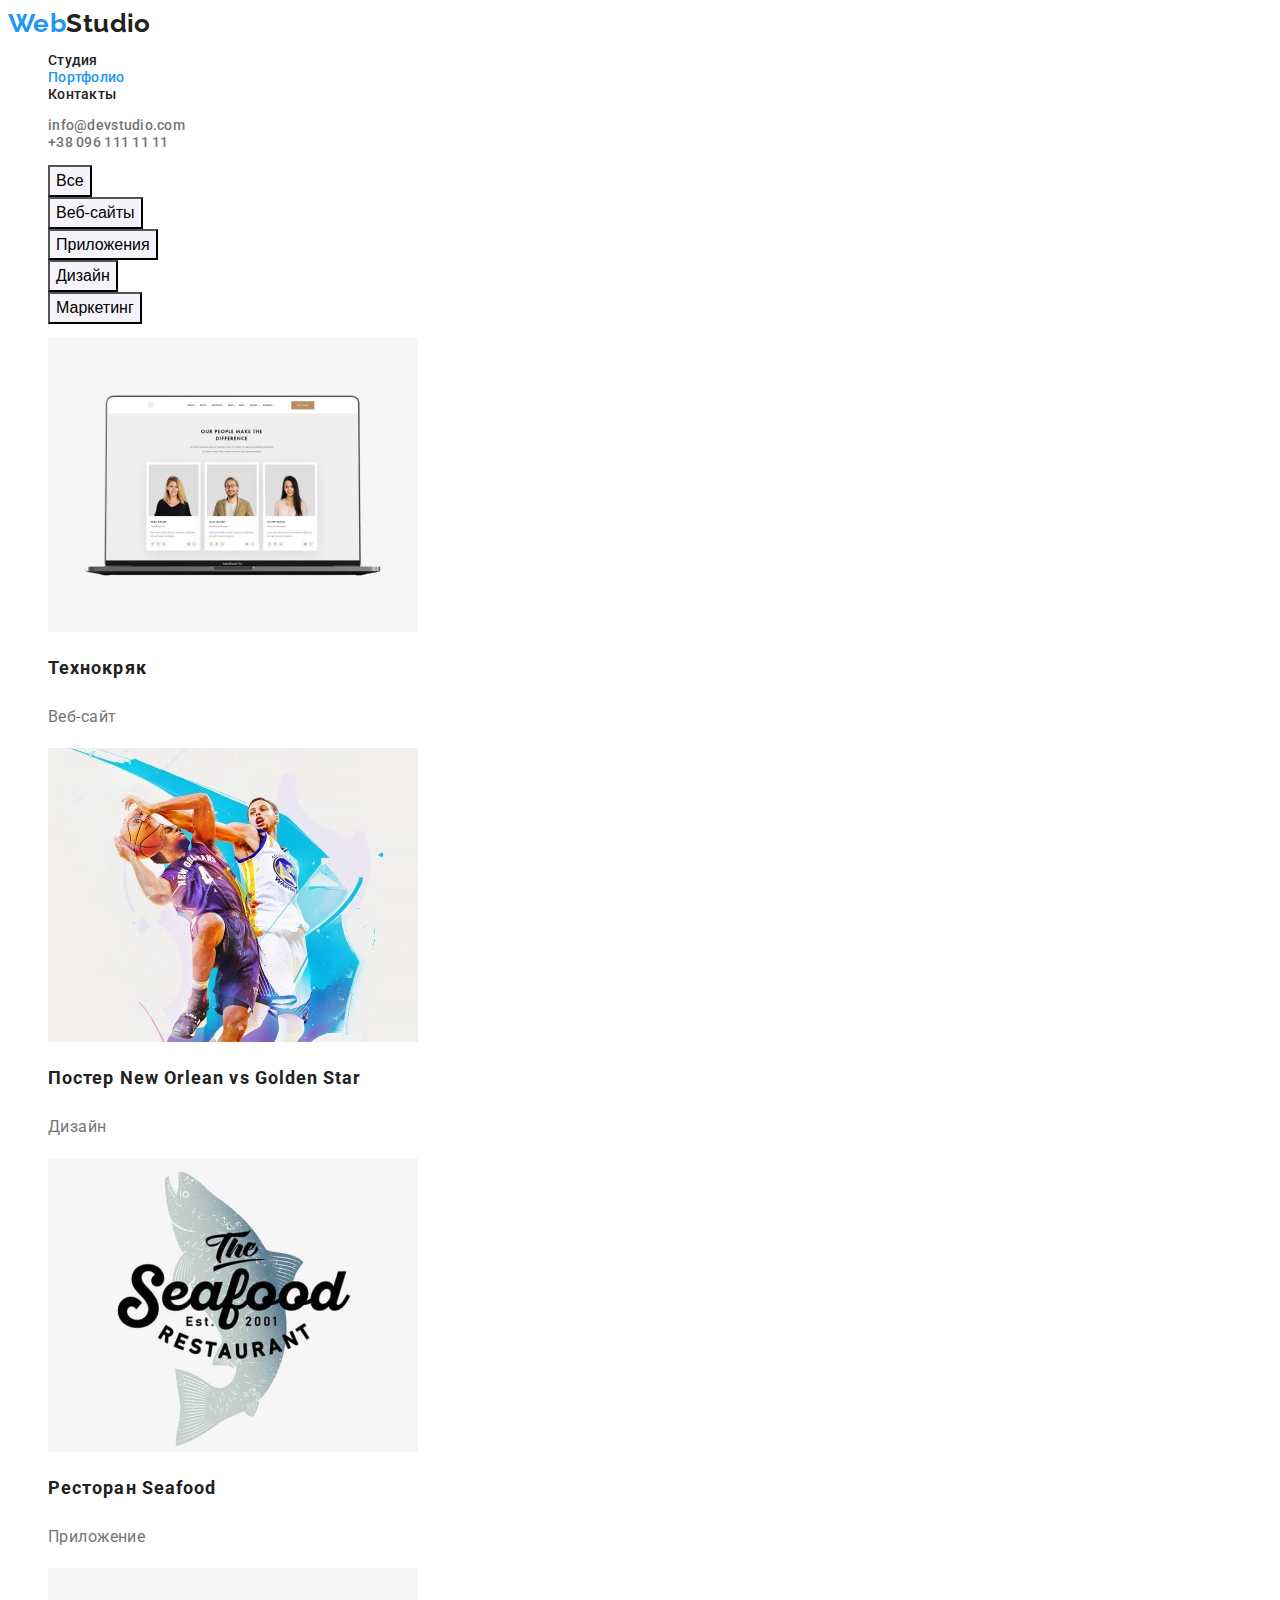
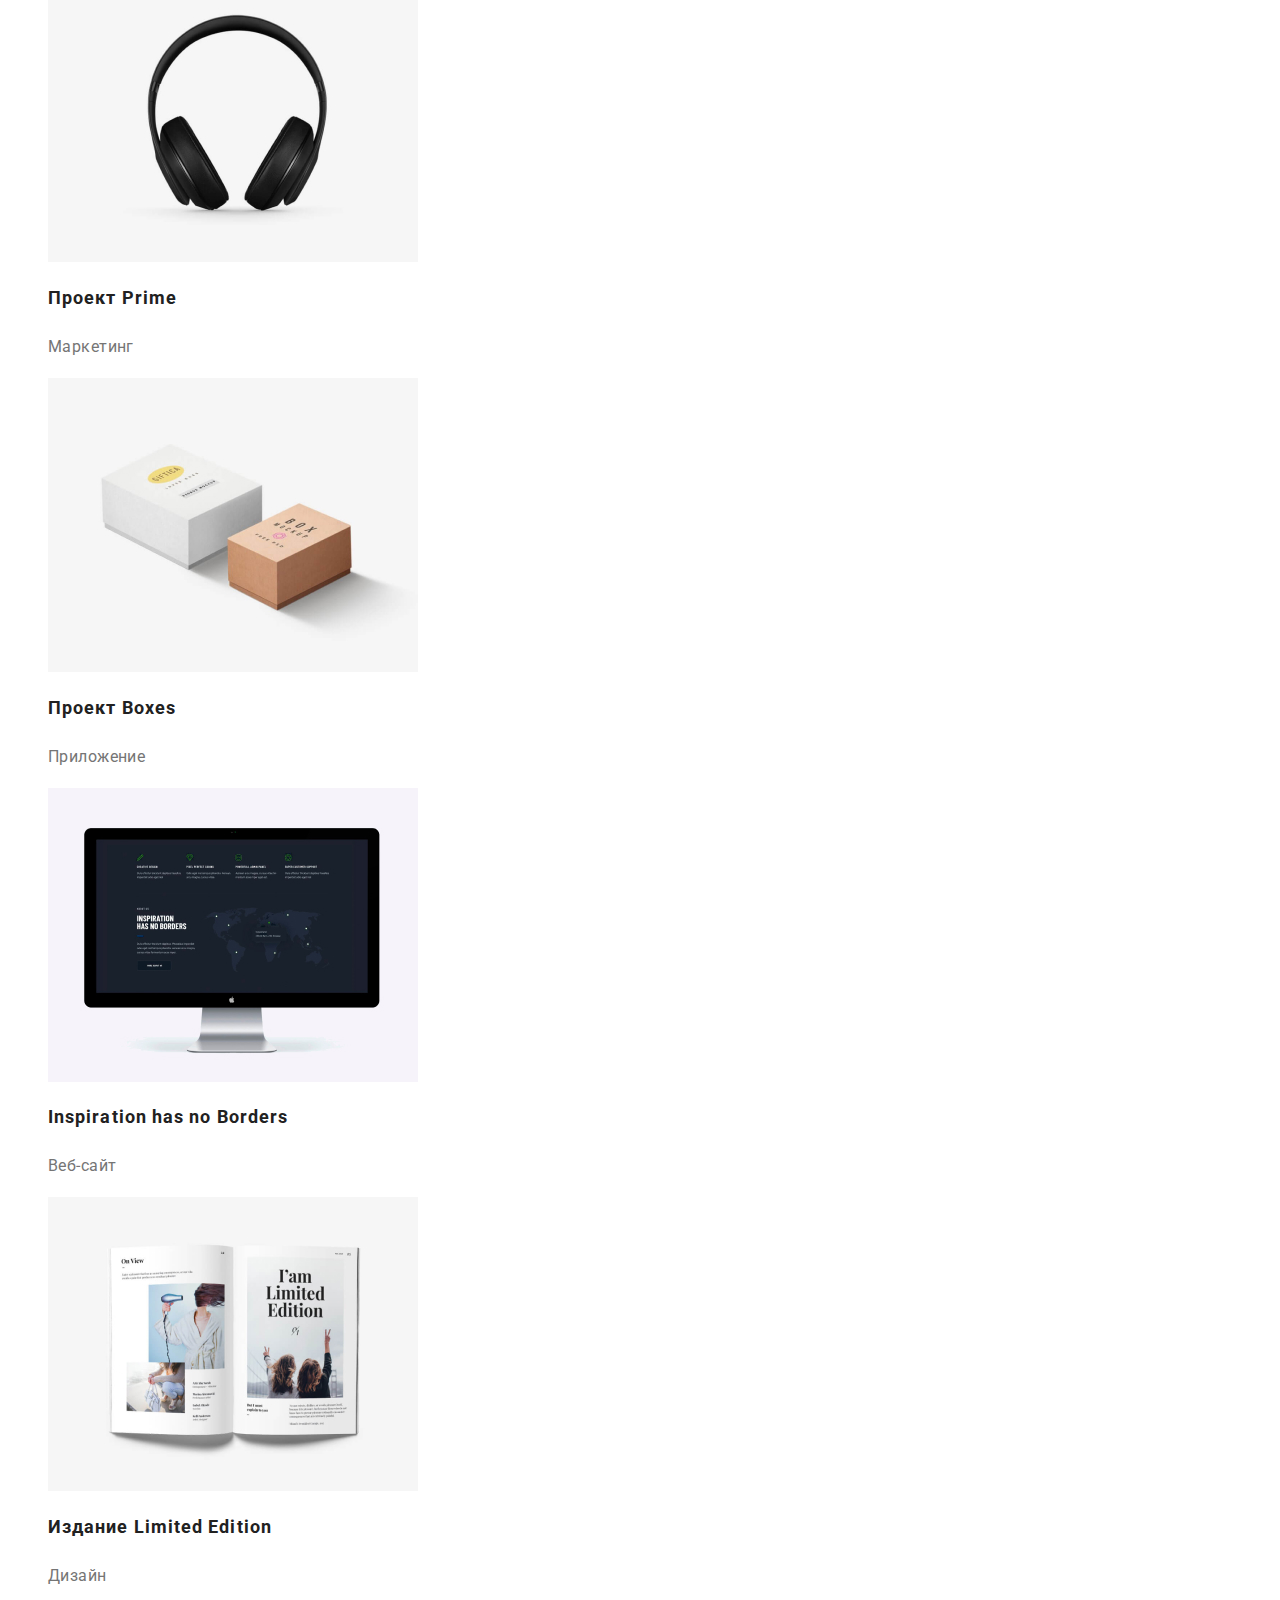
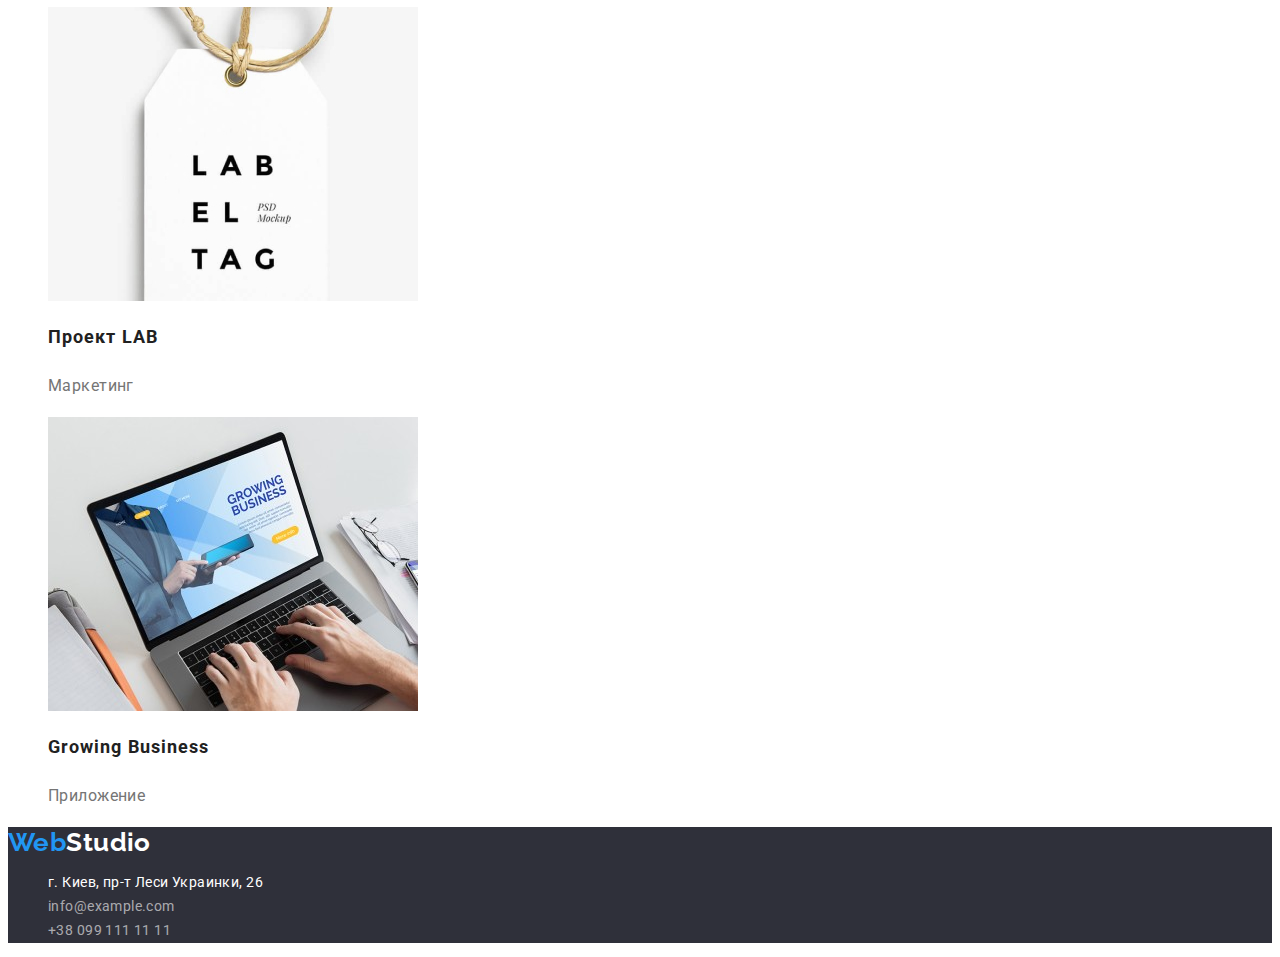
==== portfolio.html @ 8065c514 "add start files" ====
<!DOCTYPE html>
<html lang="ru">
  <head>
    <meta charset="UTF-8" />
    <meta http-equiv="X-UA-Compatible" content="IE=edge" />
    <meta name="viewport" content="width=device-width, initial-scale=1.0" />
    <title>WebStudio</title>
    <link rel="preconnect" href="https://fonts.gstatic.com" />
    <link
      href="https://fonts.googleapis.com/css2?family=Raleway:wght@700&family=Roboto:wght@400;500;700;900&display=swap"
      rel="stylesheet"
    />
    <link rel="stylesheet" href="./css/styles.css" />
  </head>
  <body>
    <header>
      <nav>
        <!-- logo -->
        <a class="logo" href="./index.html" lang="en"><span>Web</span>Studio</a>
        <ul class="header-nav">
          <li><a class="link" href="./index.html">Студия</a></li>
          <li><a class="link current" href="./portfolio.html">Портфолио</a></li>
          <li><a class="link" href="">Контакты</a></li>
        </ul>
      </nav>
      <!-- contacts -->
      <ul class="header-contacts">
        <li>
          <a class="link" href="mailto:info@devstudio.com">info@devstudio.com</a>
        </li>
        <li>
          <a class="link" href="tel:+380961111111">+38 096 111 11 11</a>
        </li>
      </ul>
    </header>

    <!-- main content -->
    <main>
      <!-- our works -->
      <section class="portfolio">
        <h1 class="visually-hidden">Наши работы</h1>

        <ul class="filter">
          <!-- сейчас фильтр кнопками, а будут радиобаттоны -->
          <li>
            <button class="filter-button" type="button">Все</button>
          </li>
          <li>
            <button class="filter-button" type="button">Веб-сайты</button>
          </li>
          <li>
            <button class="filter-button" type="button">Приложения</button>
          </li>
          <li>
            <button class="filter-button" type="button">Дизайн</button>
          </li>
          <li>
            <button class="filter-button" type="button">Маркетинг</button>
          </li>
        </ul>

        <ul class="gallery">
          <li>
            <a class="card" href="">
              <img
                class="card-image"
                src="./images/portfolio/portfolio-1.jpg"
                alt="фото веб-сайта Технокряк"
                width="370"
              />
              <h2 class="card-name">Технокряк</h2>
              <p class="card-text">Веб-сайт</p>
            </a>
          </li>
          <li>
            <a class="card" href="">
              <img
                class="card-image"
                src="./images/portfolio/portfolio-2.jpg"
                alt="фото постера"
                width="370"
              />
              <h2 class="card-name">
                Постер <span lang="en">New Orlean vs Golden Star</span>
              </h2>
              <p class="card-text">Дизайн</p>
            </a>
          </li>
          <li>
            <a class="card" href="">
              <img
                class="card-image"
                src="./images/portfolio/portfolio-3.jpg"
                alt="фото логотипа ресторана"
                width="370"
              />
              <h2 class="card-name">Ресторан <span lang="en">Seafood</span></h2>
              <p class="card-text">Приложение</p>
            </a>
          </li>
          <li>
            <a class="card" href="">
              <img
                class="card-image"
                src="./images/portfolio/portfolio-4.jpg"
                alt="фото с наушниками"
                width="370"
              />
              <h2 class="card-name">Проект <span lang="en">Prime</span></h2>
              <p class="card-text">Маркетинг</p>
            </a>
          </li>
          <li>
            <a class="card" href="">
              <img
                class="card-image"
                src="./images/portfolio/portfolio-5.jpg"
                alt="фото с коробочками"
                width="370"
              />
              <h2 class="card-name">Проект <span lang="en">Boxes</span></h2>
              <p class="card-text">Приложение</p>
            </a>
          </li>
          <li>
            <a class="card" href="">
              <img
                class="card-image"
                src="./images/portfolio/portfolio-6.jpg"
                alt="фото веб-сайта"
                width="370"
              />
              <h2 class="card-name">
                <span lang="en">Inspiration has no Borders</span>
              </h2>
              <p class="card-text">Веб-сайт</p>
            </a>
          </li>
          <li>
            <a class="card" href="">
              <img
                class="card-image"
                src="./images/portfolio/portfolio-7.jpg"
                alt="фото развёрнутой книги"
                width="370"
              />
              <h2 class="card-name">
                Издание <span lang="en">Limited Edition</span>
              </h2>
              <p class="card-text">Дизайн</p>
            </a>
          </li>
          <li>
            <a class="card" href="">
              <img
                class="card-image"
                src="./images/portfolio/portfolio-8.jpg"
                alt="фото бирки"
                width="370"
              />
              <h2 class="card-name">Проект LAB</h2>
              <p class="card-text">Маркетинг</p>
            </a>
          </li>
          <li>
            <a class="card" href="">
              <img
                class="card-image"
                src="./images/portfolio/portfolio-9.jpg"
                alt="фото приложения"
                width="370"
              />
              <h2 class="card-name"><span lang="en">Growing Business</span></h2>
              <p class="card-text">Приложение</p>
            </a>
          </li>
        </ul>
      </section>
    </main>

    <footer>
      <!-- logo -->
      <a class="logo" href="./index.html" lang="en"><span>Web</span>Studio</a>
      <!-- our contacts -->
      <address>
        <ul class="contacts-list">
          <li>
            <a
              class="link contact-map"
              href="https://goo.gl/maps/neQX7SjU9CnfQopdA"
              target="_blank"
              rel="noreferrer noopener"
            >
              г. Киев, пр-т Леси Украинки, 26
            </a>
          </li>
          <li>
            <a class="link contact-email" href="mailto:info@example.com"
              >info@example.com
            </a>
          </li>
          <li>
            <a class="link contact-phone" href="tel:+380991111111"
              >+38 099 111 11 11
            </a>
          </li>
        </ul>
      </address>
    </footer>
  </body>
</html>
---- css/styles.css ----
:root {
  --main-color: #212121;
  --second-color: #757575;
  --accent-color: #2196f3;
  --white-color: #fff;
  --bg-dark: #2f303a;
  --btn-hover: #188ce8;
}

/*========== common =========== */
body {
  font-family: Roboto, sans-serif;
  font-size: 14px;
  color: var(--main-color);
  letter-spacing: 0.03em;

  background-color: var(--white-color);
}

ul {
  list-style: none;
}

a {
  text-decoration: none;
}

.section-title {
  font-size: 36px;
  font-weight: 700;
  line-height: 1.67;
  text-align: center;
}

/* =========== Logo =============== */
.logo {
  font-family: 'Raleway', sans-serif;
  font-weight: 700;
  font-size: 26px;
  color: var(--main-color);
}

.logo span {
  color: var(--accent-color);
}

/* ============== header ============= */
.header-nav .link {
  font-size: 14px;
  font-weight: 500;
  line-height: 1.14;
  letter-spacing: 0.02em;
  color: var(--main-color);
}

.header-nav .current {
  color: var(--accent-color);
}

.header-contacts .link {
  font-size: 14px;
  font-weight: 500;
  line-height: 1.14;
  letter-spacing: 0.02em;
  color: var(--second-color);
}

.header-nav .link:focus,
.header-nav .link:hover,
.header-contacts .link:focus,
.header-contacts .link:hover {
  color: var(--accent-color);
}

/* ============ hero ================ */
.hero {
  background-color: var(--bg-dark);
}

.hero-title {
  font-size: 44px;
  font-weight: 900;
  line-height: 1.36;
  text-align: center;
  text-transform: uppercase;
  color: var(--white-color);
}

.hero .btn {
  font-size: 16px;
  font-weight: 700;
  line-height: 1.87;
  letter-spacing: 0.06em;
  color: var(--white-color);

  background-color: var(--accent-color);
  cursor: pointer;
}

.hero .btn:hover {
  background-color: var(--btn-hover);
}

/* ============ features =============== */
.visually-hidden:not(:focus):not(:active) {
  position: absolute;
  width: 1px;
  height: 1px;
  margin: -1px;
  border: 0;
  padding: 0;

  white-space: nowrap;
  clip-path: inset(100%);
  clip: rect(0 0 0 0);
  overflow: hidden;
}

.feature-title {
  font-size: 14px;
  font-weight: 700;
  line-height: 1.14;
  text-transform: uppercase;
}

.feature-text {
  line-height: 1.71;
  color: var(--second-color);
}

/* ============= our team =============== */
.members {
  background-color: #f5f4fa;
}

.members .member-name {
  font-size: 16px;
  font-weight: 500;
  line-height: 1.19;
  text-align: center;
}

.members .member-function {
  font-size: 16px;
  color: var(--second-color);
  line-height: 1.19;

  text-align: center;
}

/* ============ footer ================ */
footer {
  background-color: var(--bg-dark);
}

footer .logo {
  color: var(--white-color);
}

address {
  font-style: normal;
}

.contact-map {
  color: rgba(255, 255, 255, 1);
  line-height: 1.71;
}

.contact-email,
.contact-phone {
  color: rgba(255, 255, 255, 0.6);
  line-height: 1.71;
}

.contacts-list .link:focus,
.contacts-list .link:hover {
  color: var(--accent-color);
}

/* =============== portfolio ================== */
.portfolio .filter-button {
  font-weight: 500;
  font-size: 16px;
  line-height: 1.62;

  background-color: #f5f4fa;
  cursor: pointer;
}

.portfolio .filter-button:focus,
.portfolio .filter-button:hover {
  color: var(--white-color);
  background-color: var(--accent-color);
}

.card .card-name {
  font-weight: 700;
  font-size: 18px;
  line-height: 2;
  letter-spacing: 0.06em;
  color: var(--main-color);
}

.card .card-text {
  font-size: 16px;
  line-height: 1.87;
  color: var(--second-color);
}
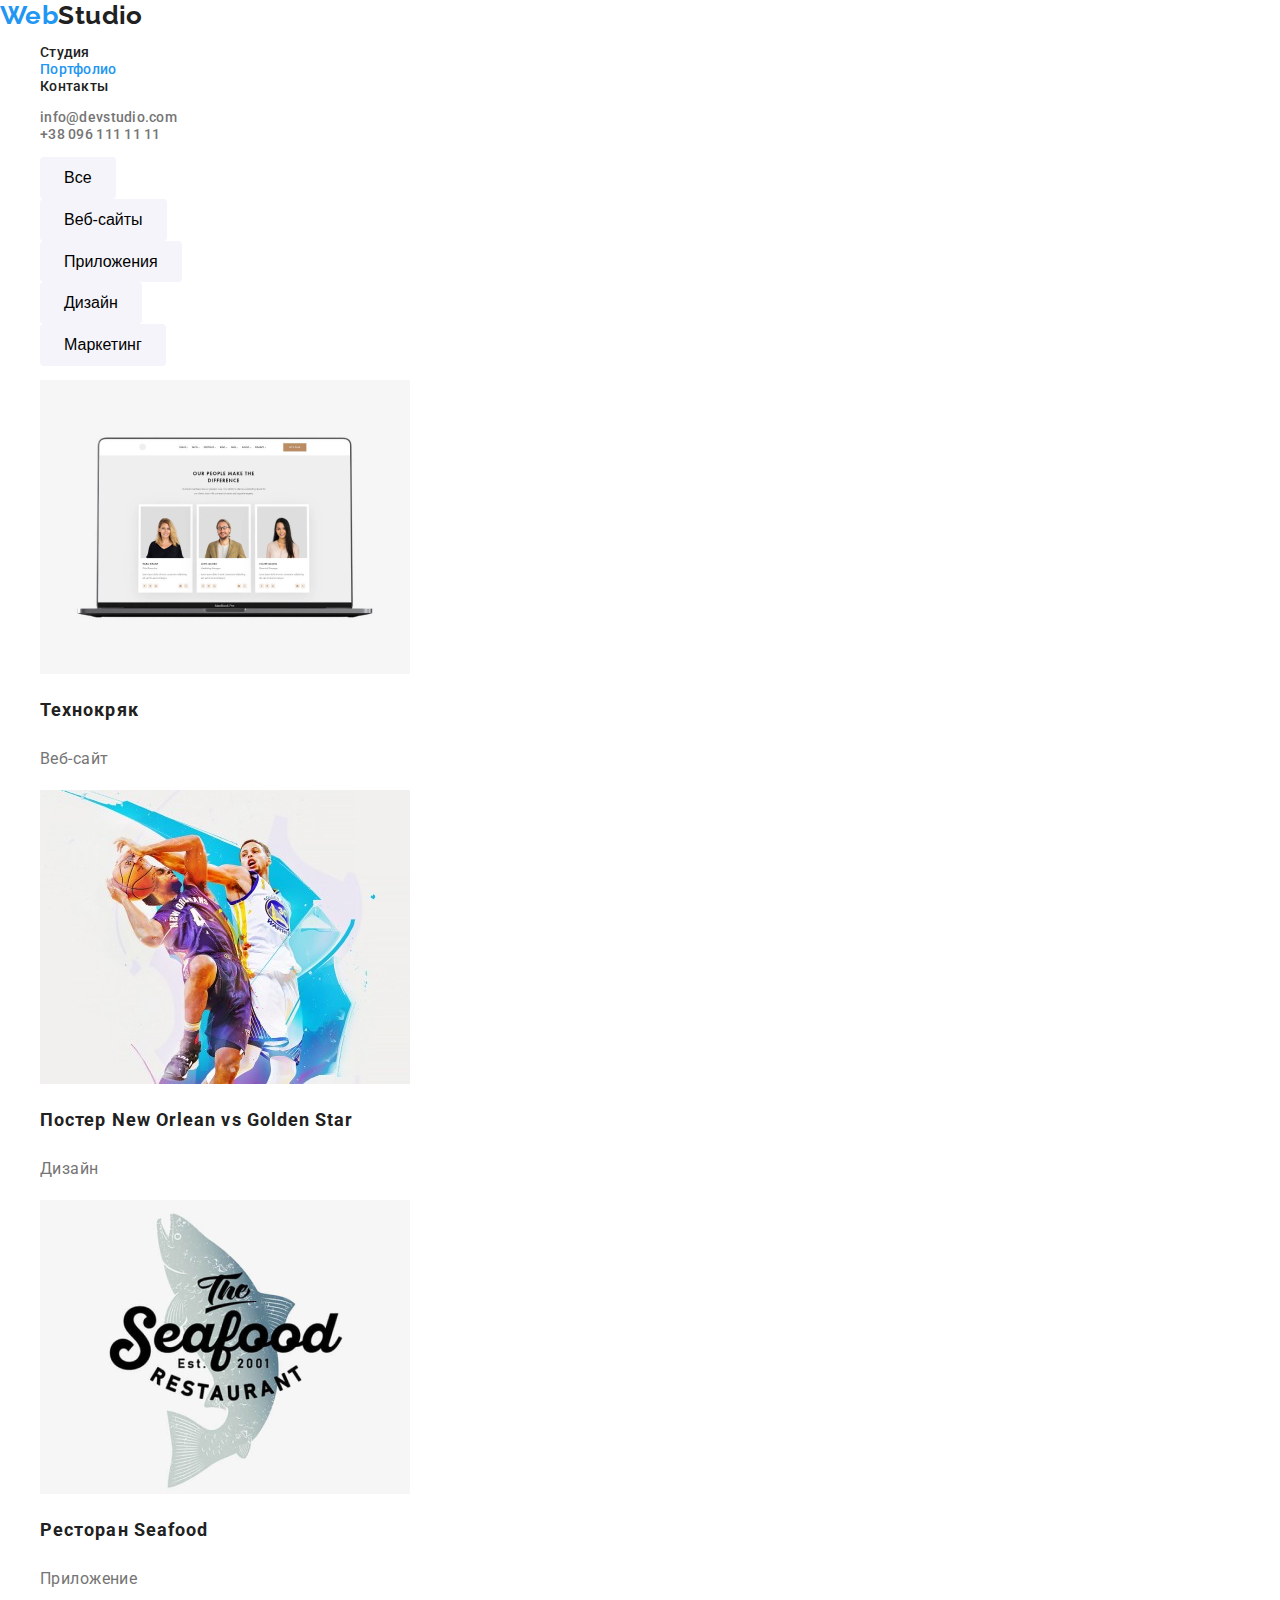
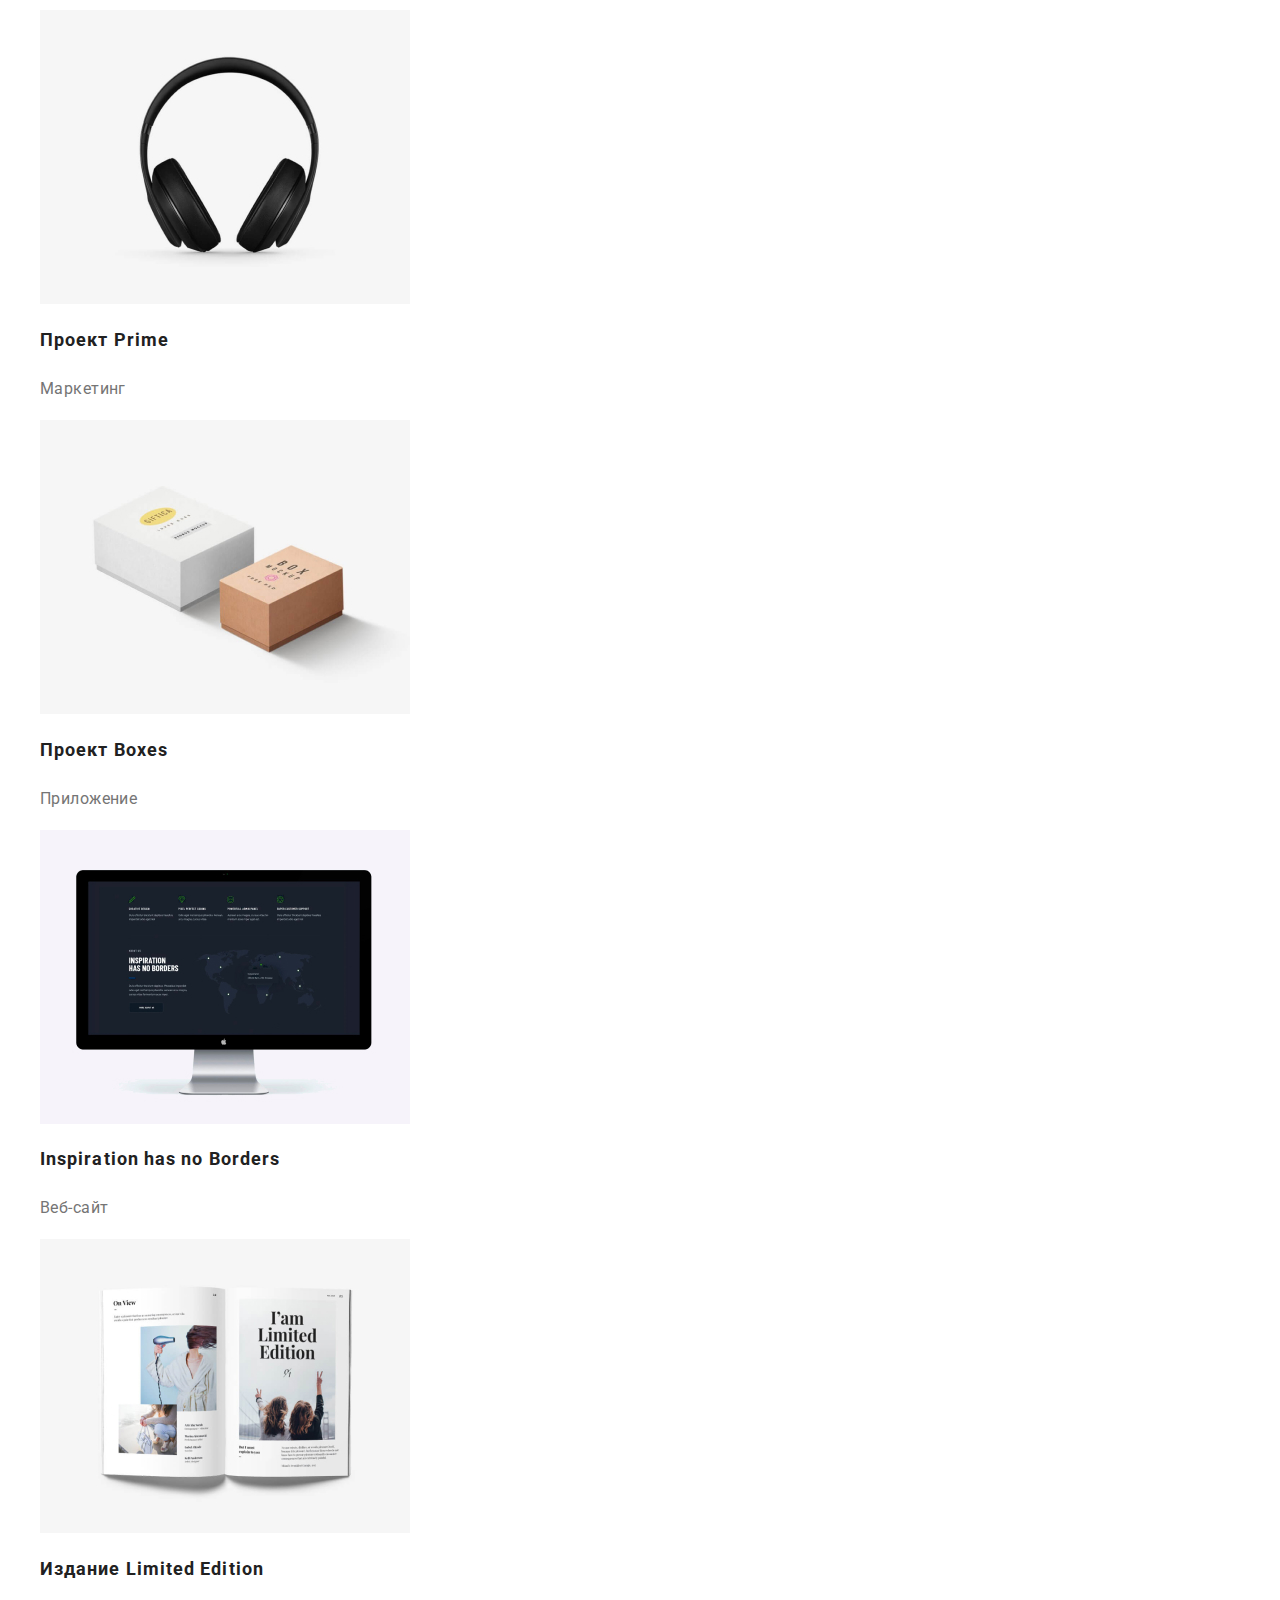
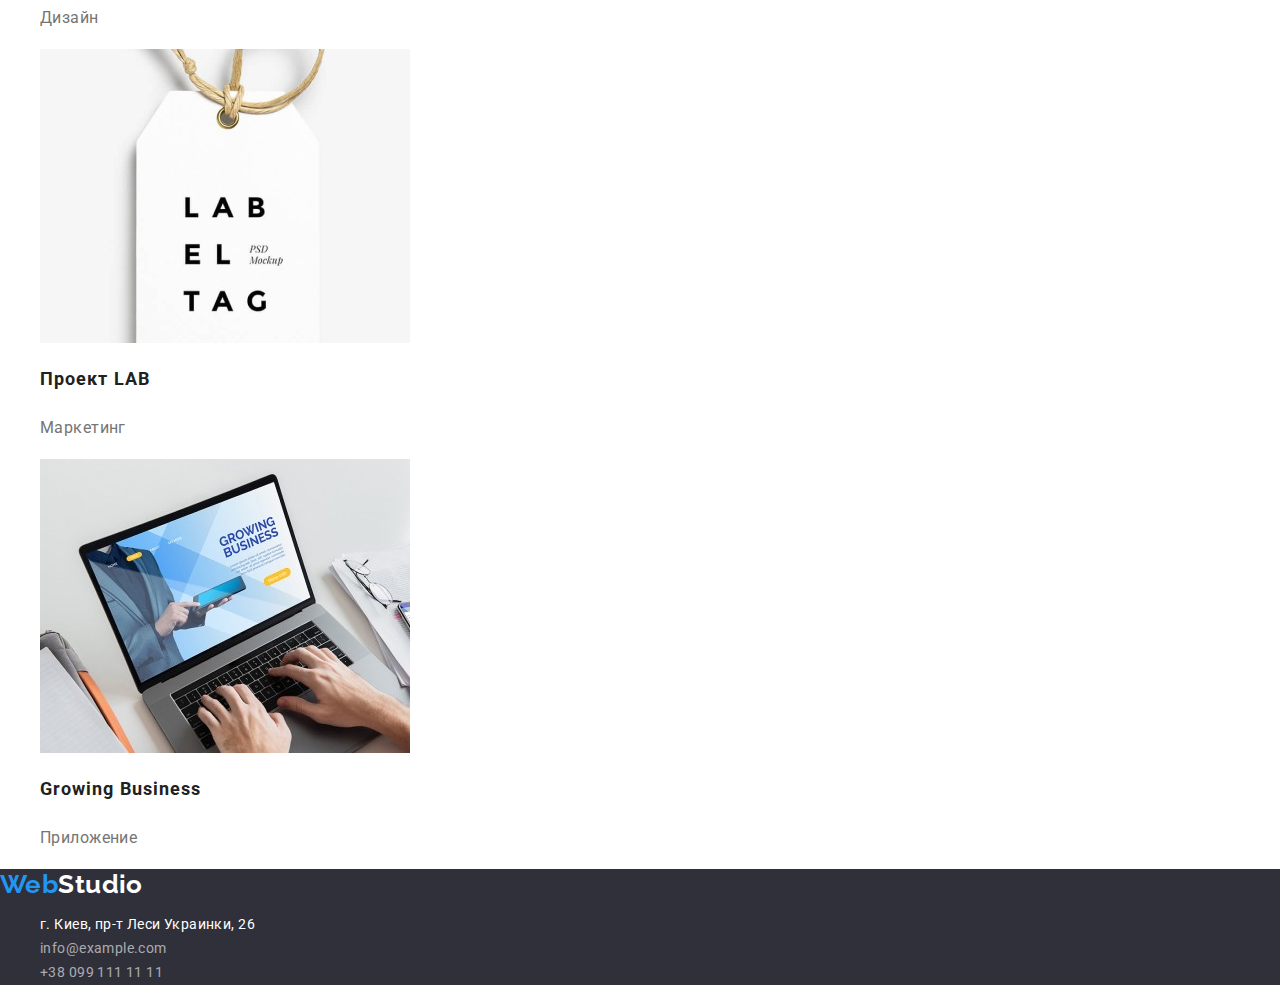
==== commit 555840d5: "add normalizer, add styles for buttons" ====
--- a/portfolio.html
+++ b/portfolio.html
@@ -10,6 +10,12 @@
       href="https://fonts.googleapis.com/css2?family=Raleway:wght@700&family=Roboto:wght@400;500;700;900&display=swap"
       rel="stylesheet"
     />
+    <link
+      rel="stylesheet"
+      href="https://cdnjs.cloudflare.com/ajax/libs/modern-normalize/1.0.0/modern-normalize.min.css"
+      integrity="sha512-ISS7cAi1PEhQ8jnbJpJZMd29NlhNj4AWYyLOSp2CE/CsHxTCu+r+t0D2yoJudVrd0/8fTVPUVDzY5Tvli75u/g=="
+      crossorigin="anonymous"
+    />
     <link rel="stylesheet" href="./css/styles.css" />
   </head>
   <body>
@@ -26,7 +32,9 @@
       <!-- contacts -->
       <ul class="header-contacts">
         <li>
-          <a class="link" href="mailto:info@devstudio.com">info@devstudio.com</a>
+          <a class="link" href="mailto:info@devstudio.com"
+            >info@devstudio.com</a
+          >
         </li>
         <li>
           <a class="link" href="tel:+380961111111">+38 096 111 11 11</a>
@@ -43,19 +51,19 @@
         <ul class="filter">
           <!-- сейчас фильтр кнопками, а будут радиобаттоны -->
           <li>
-            <button class="filter-button" type="button">Все</button>
-          </li>
-          <li>
-            <button class="filter-button" type="button">Веб-сайты</button>
-          </li>
-          <li>
-            <button class="filter-button" type="button">Приложения</button>
-          </li>
-          <li>
-            <button class="filter-button" type="button">Дизайн</button>
-          </li>
-          <li>
-            <button class="filter-button" type="button">Маркетинг</button>
+            <button class="btn filter-button" type="button">Все</button>
+          </li>
+          <li>
+            <button class="btn filter-button" type="button">Веб-сайты</button>
+          </li>
+          <li>
+            <button class="btn filter-button" type="button">Приложения</button>
+          </li>
+          <li>
+            <button class="btn filter-button" type="button">Дизайн</button>
+          </li>
+          <li>
+            <button class="btn filter-button" type="button">Маркетинг</button>
           </li>
         </ul>
 
--- a/css/styles.css
+++ b/css/styles.css
@@ -9,12 +9,28 @@
 
 /*========== common =========== */
 body {
+  margin: 0;
+
   font-family: Roboto, sans-serif;
   font-size: 14px;
   color: var(--main-color);
   letter-spacing: 0.03em;
 
   background-color: var(--white-color);
+}
+
+.container {
+  margin-left: auto;
+  margin-right: auto;
+  width: 1200px;
+  outline: 1px dotted red;
+}
+
+.btn {
+  border-radius: 4px;
+  padding: 6px 22px;
+  cursor: pointer;
+  border-color: transparent;
 }
 
 ul {
@@ -86,7 +102,11 @@
   color: var(--white-color);
 }
 
-.hero .btn {
+.hero-btn {
+  display: block;
+  margin-left: auto;
+  margin-right: auto;
+
   font-size: 16px;
   font-weight: 700;
   line-height: 1.87;
@@ -94,7 +114,7 @@
   color: var(--white-color);
 
   background-color: var(--accent-color);
-  cursor: pointer;
+  padding: 10px 32px;
 }
 
 .hero .btn:hover {
@@ -184,7 +204,6 @@
   line-height: 1.62;
 
   background-color: #f5f4fa;
-  cursor: pointer;
 }
 
 .portfolio .filter-button:focus,
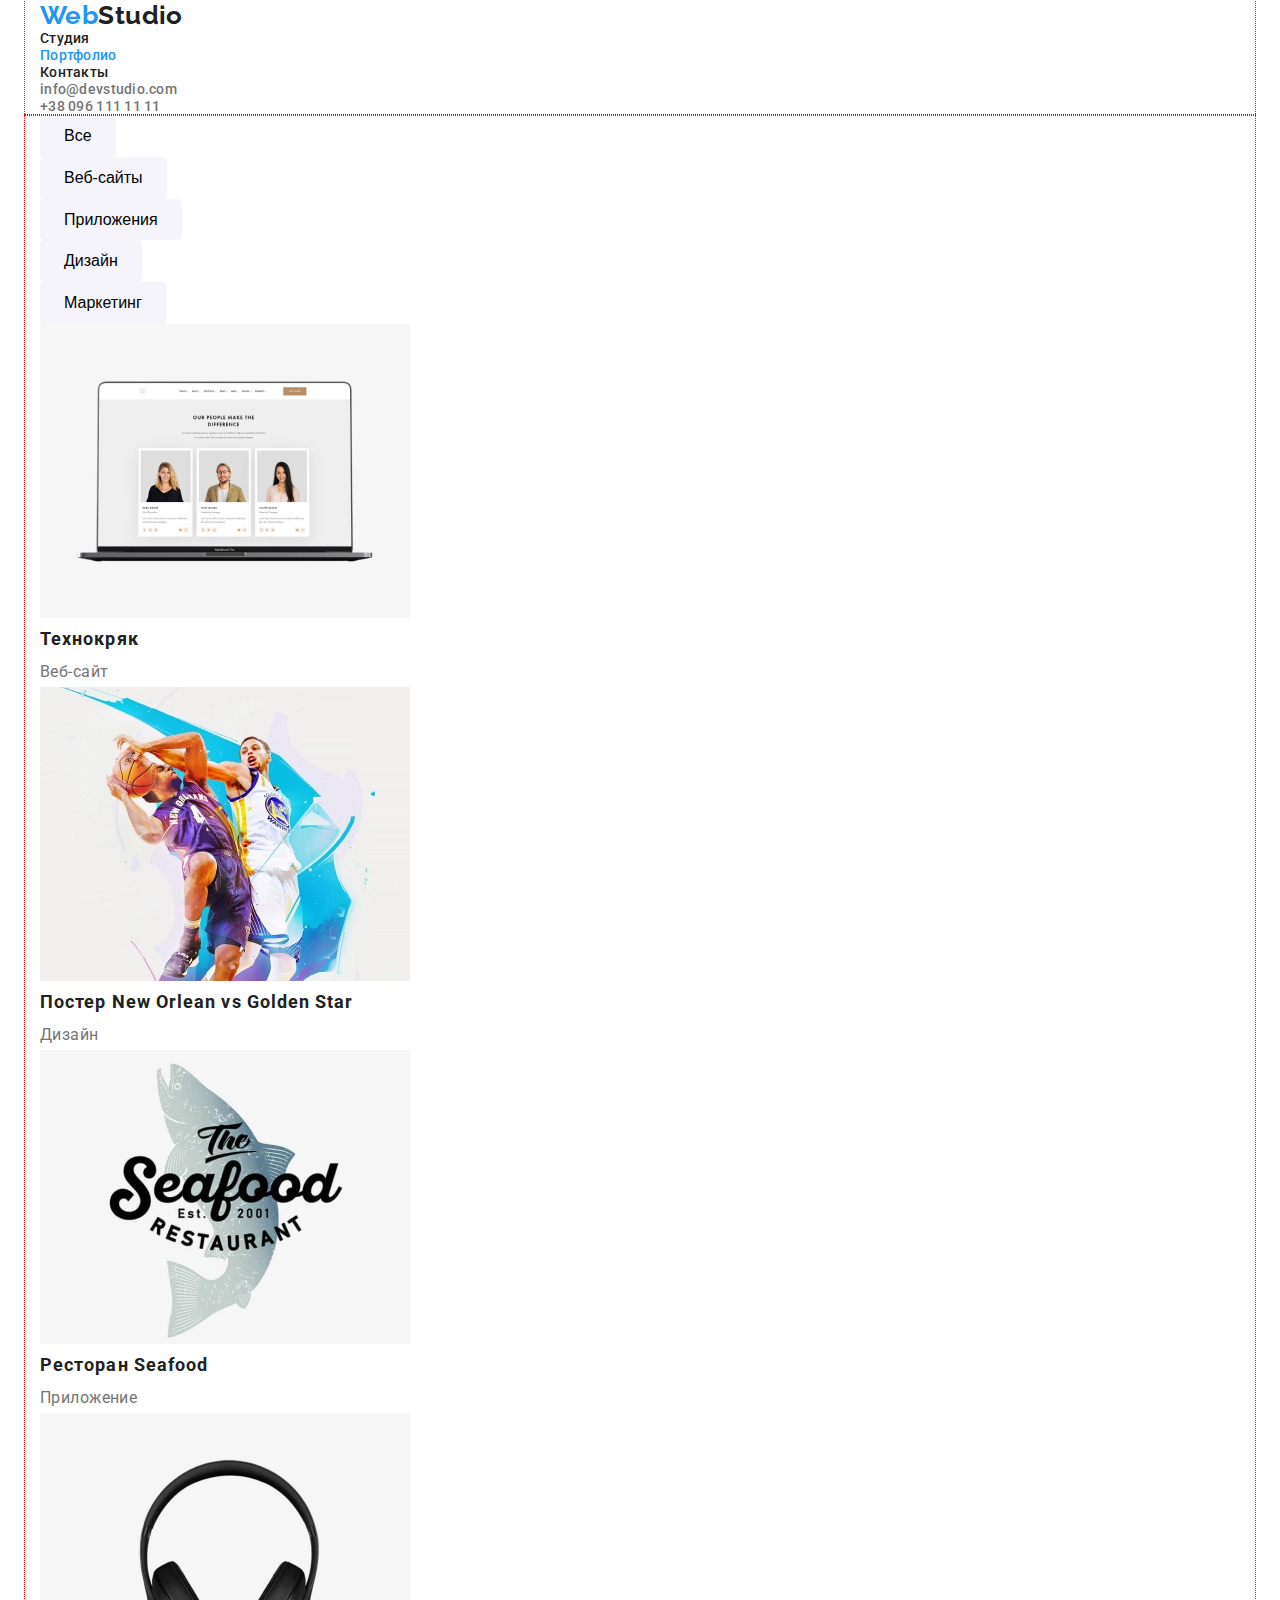
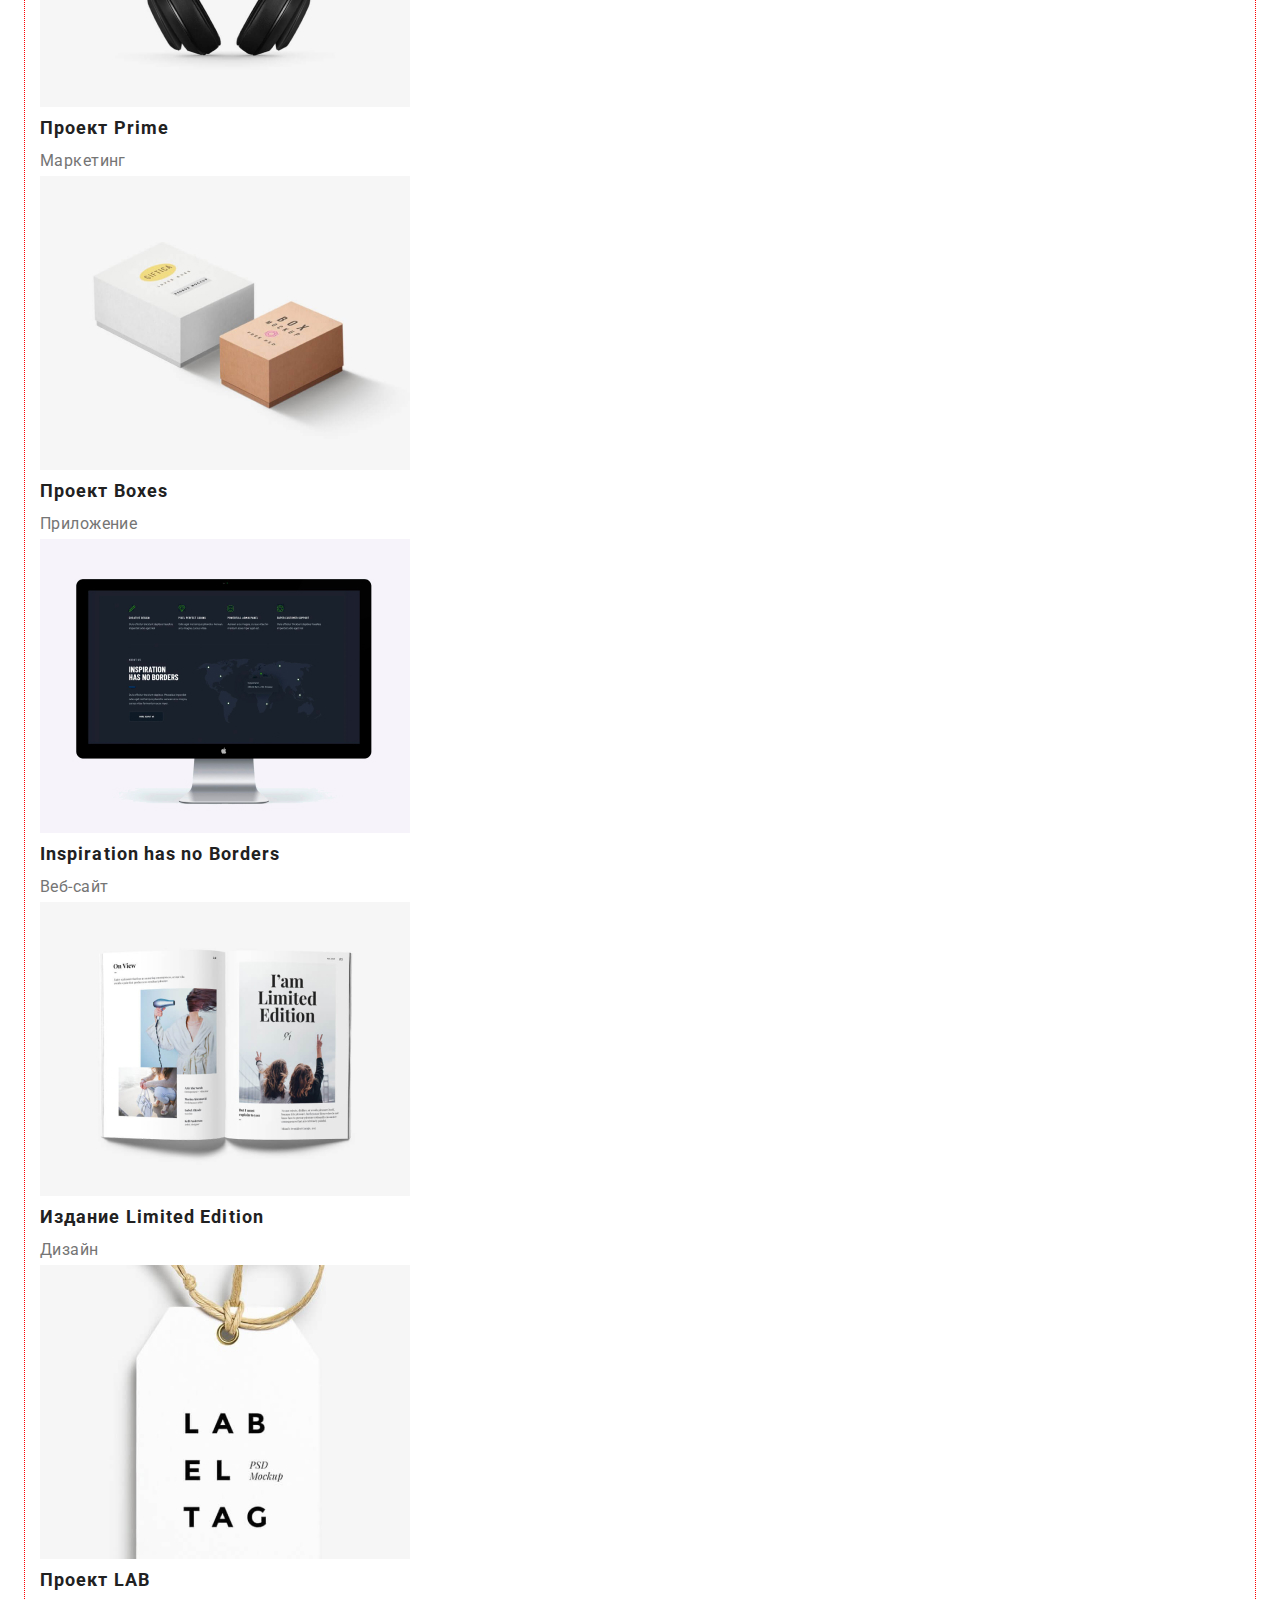
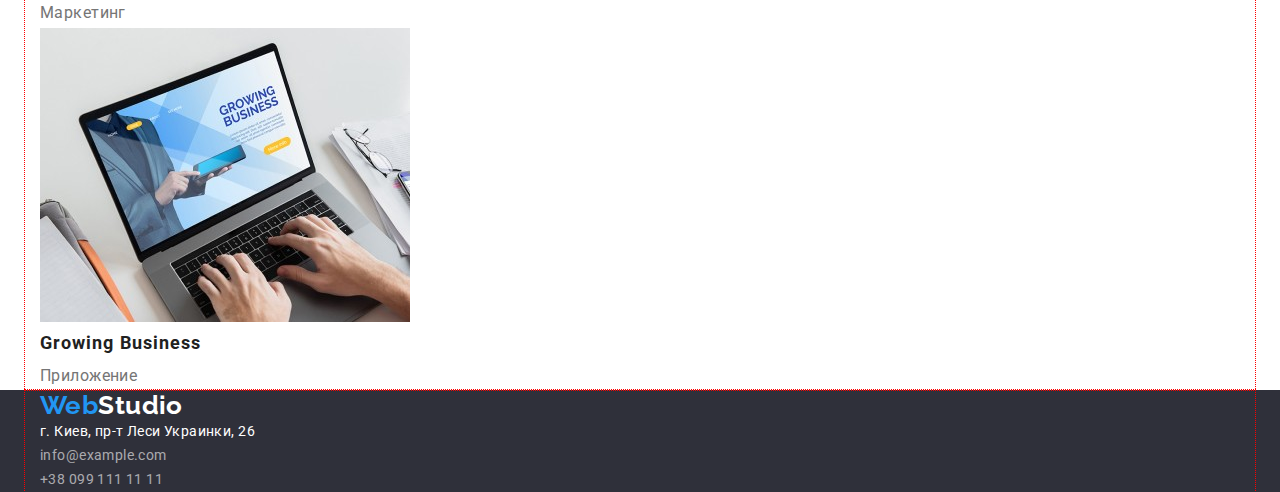
==== commit f1e4a136: "add div.container for both pages" ====
--- a/portfolio.html
+++ b/portfolio.html
@@ -20,200 +20,217 @@
   </head>
   <body>
     <header>
-      <nav>
-        <!-- logo -->
-        <a class="logo" href="./index.html" lang="en"><span>Web</span>Studio</a>
-        <ul class="header-nav">
-          <li><a class="link" href="./index.html">Студия</a></li>
-          <li><a class="link current" href="./portfolio.html">Портфолио</a></li>
-          <li><a class="link" href="">Контакты</a></li>
+      <div class="container">
+        <nav>
+          <!-- logo -->
+          <a class="logo" href="./index.html" lang="en"
+            ><span>Web</span>Studio</a
+          >
+          <ul class="header-nav">
+            <li><a class="link" href="./index.html">Студия</a></li>
+            <li>
+              <a class="link current" href="./portfolio.html">Портфолио</a>
+            </li>
+            <li><a class="link" href="">Контакты</a></li>
+          </ul>
+        </nav>
+        <!-- contacts -->
+        <ul class="header-contacts">
+          <li>
+            <a class="link" href="mailto:info@devstudio.com"
+              >info@devstudio.com</a
+            >
+          </li>
+          <li>
+            <a class="link" href="tel:+380961111111">+38 096 111 11 11</a>
+          </li>
         </ul>
-      </nav>
-      <!-- contacts -->
-      <ul class="header-contacts">
-        <li>
-          <a class="link" href="mailto:info@devstudio.com"
-            >info@devstudio.com</a
-          >
-        </li>
-        <li>
-          <a class="link" href="tel:+380961111111">+38 096 111 11 11</a>
-        </li>
-      </ul>
+      </div>
     </header>
 
     <!-- main content -->
     <main>
       <!-- our works -->
       <section class="portfolio">
-        <h1 class="visually-hidden">Наши работы</h1>
-
-        <ul class="filter">
-          <!-- сейчас фильтр кнопками, а будут радиобаттоны -->
-          <li>
-            <button class="btn filter-button" type="button">Все</button>
-          </li>
-          <li>
-            <button class="btn filter-button" type="button">Веб-сайты</button>
-          </li>
-          <li>
-            <button class="btn filter-button" type="button">Приложения</button>
-          </li>
-          <li>
-            <button class="btn filter-button" type="button">Дизайн</button>
-          </li>
-          <li>
-            <button class="btn filter-button" type="button">Маркетинг</button>
-          </li>
-        </ul>
-
-        <ul class="gallery">
-          <li>
-            <a class="card" href="">
-              <img
-                class="card-image"
-                src="./images/portfolio/portfolio-1.jpg"
-                alt="фото веб-сайта Технокряк"
-                width="370"
-              />
-              <h2 class="card-name">Технокряк</h2>
-              <p class="card-text">Веб-сайт</p>
-            </a>
-          </li>
-          <li>
-            <a class="card" href="">
-              <img
-                class="card-image"
-                src="./images/portfolio/portfolio-2.jpg"
-                alt="фото постера"
-                width="370"
-              />
-              <h2 class="card-name">
-                Постер <span lang="en">New Orlean vs Golden Star</span>
-              </h2>
-              <p class="card-text">Дизайн</p>
-            </a>
-          </li>
-          <li>
-            <a class="card" href="">
-              <img
-                class="card-image"
-                src="./images/portfolio/portfolio-3.jpg"
-                alt="фото логотипа ресторана"
-                width="370"
-              />
-              <h2 class="card-name">Ресторан <span lang="en">Seafood</span></h2>
-              <p class="card-text">Приложение</p>
-            </a>
-          </li>
-          <li>
-            <a class="card" href="">
-              <img
-                class="card-image"
-                src="./images/portfolio/portfolio-4.jpg"
-                alt="фото с наушниками"
-                width="370"
-              />
-              <h2 class="card-name">Проект <span lang="en">Prime</span></h2>
-              <p class="card-text">Маркетинг</p>
-            </a>
-          </li>
-          <li>
-            <a class="card" href="">
-              <img
-                class="card-image"
-                src="./images/portfolio/portfolio-5.jpg"
-                alt="фото с коробочками"
-                width="370"
-              />
-              <h2 class="card-name">Проект <span lang="en">Boxes</span></h2>
-              <p class="card-text">Приложение</p>
-            </a>
-          </li>
-          <li>
-            <a class="card" href="">
-              <img
-                class="card-image"
-                src="./images/portfolio/portfolio-6.jpg"
-                alt="фото веб-сайта"
-                width="370"
-              />
-              <h2 class="card-name">
-                <span lang="en">Inspiration has no Borders</span>
-              </h2>
-              <p class="card-text">Веб-сайт</p>
-            </a>
-          </li>
-          <li>
-            <a class="card" href="">
-              <img
-                class="card-image"
-                src="./images/portfolio/portfolio-7.jpg"
-                alt="фото развёрнутой книги"
-                width="370"
-              />
-              <h2 class="card-name">
-                Издание <span lang="en">Limited Edition</span>
-              </h2>
-              <p class="card-text">Дизайн</p>
-            </a>
-          </li>
-          <li>
-            <a class="card" href="">
-              <img
-                class="card-image"
-                src="./images/portfolio/portfolio-8.jpg"
-                alt="фото бирки"
-                width="370"
-              />
-              <h2 class="card-name">Проект LAB</h2>
-              <p class="card-text">Маркетинг</p>
-            </a>
-          </li>
-          <li>
-            <a class="card" href="">
-              <img
-                class="card-image"
-                src="./images/portfolio/portfolio-9.jpg"
-                alt="фото приложения"
-                width="370"
-              />
-              <h2 class="card-name"><span lang="en">Growing Business</span></h2>
-              <p class="card-text">Приложение</p>
-            </a>
-          </li>
-        </ul>
+        <div class="container">
+          <h1 class="visually-hidden">Наши работы</h1>
+
+          <ul class="filter">
+            <!-- сейчас фильтр кнопками, а будут радиобаттоны -->
+            <li>
+              <button class="btn filter-button" type="button">Все</button>
+            </li>
+            <li>
+              <button class="btn filter-button" type="button">Веб-сайты</button>
+            </li>
+            <li>
+              <button class="btn filter-button" type="button">
+                Приложения
+              </button>
+            </li>
+            <li>
+              <button class="btn filter-button" type="button">Дизайн</button>
+            </li>
+            <li>
+              <button class="btn filter-button" type="button">Маркетинг</button>
+            </li>
+          </ul>
+
+          <ul class="gallery">
+            <li>
+              <a class="card" href="">
+                <img
+                  class="card-image"
+                  src="./images/portfolio/portfolio-1.jpg"
+                  alt="фото веб-сайта Технокряк"
+                  width="370"
+                />
+                <h2 class="card-name">Технокряк</h2>
+                <p class="card-text">Веб-сайт</p>
+              </a>
+            </li>
+            <li>
+              <a class="card" href="">
+                <img
+                  class="card-image"
+                  src="./images/portfolio/portfolio-2.jpg"
+                  alt="фото постера"
+                  width="370"
+                />
+                <h2 class="card-name">
+                  Постер <span lang="en">New Orlean vs Golden Star</span>
+                </h2>
+                <p class="card-text">Дизайн</p>
+              </a>
+            </li>
+            <li>
+              <a class="card" href="">
+                <img
+                  class="card-image"
+                  src="./images/portfolio/portfolio-3.jpg"
+                  alt="фото логотипа ресторана"
+                  width="370"
+                />
+                <h2 class="card-name">
+                  Ресторан <span lang="en">Seafood</span>
+                </h2>
+                <p class="card-text">Приложение</p>
+              </a>
+            </li>
+            <li>
+              <a class="card" href="">
+                <img
+                  class="card-image"
+                  src="./images/portfolio/portfolio-4.jpg"
+                  alt="фото с наушниками"
+                  width="370"
+                />
+                <h2 class="card-name">Проект <span lang="en">Prime</span></h2>
+                <p class="card-text">Маркетинг</p>
+              </a>
+            </li>
+            <li>
+              <a class="card" href="">
+                <img
+                  class="card-image"
+                  src="./images/portfolio/portfolio-5.jpg"
+                  alt="фото с коробочками"
+                  width="370"
+                />
+                <h2 class="card-name">Проект <span lang="en">Boxes</span></h2>
+                <p class="card-text">Приложение</p>
+              </a>
+            </li>
+            <li>
+              <a class="card" href="">
+                <img
+                  class="card-image"
+                  src="./images/portfolio/portfolio-6.jpg"
+                  alt="фото веб-сайта"
+                  width="370"
+                />
+                <h2 class="card-name">
+                  <span lang="en">Inspiration has no Borders</span>
+                </h2>
+                <p class="card-text">Веб-сайт</p>
+              </a>
+            </li>
+            <li>
+              <a class="card" href="">
+                <img
+                  class="card-image"
+                  src="./images/portfolio/portfolio-7.jpg"
+                  alt="фото развёрнутой книги"
+                  width="370"
+                />
+                <h2 class="card-name">
+                  Издание <span lang="en">Limited Edition</span>
+                </h2>
+                <p class="card-text">Дизайн</p>
+              </a>
+            </li>
+            <li>
+              <a class="card" href="">
+                <img
+                  class="card-image"
+                  src="./images/portfolio/portfolio-8.jpg"
+                  alt="фото бирки"
+                  width="370"
+                />
+                <h2 class="card-name">Проект LAB</h2>
+                <p class="card-text">Маркетинг</p>
+              </a>
+            </li>
+            <li>
+              <a class="card" href="">
+                <img
+                  class="card-image"
+                  src="./images/portfolio/portfolio-9.jpg"
+                  alt="фото приложения"
+                  width="370"
+                />
+                <h2 class="card-name">
+                  <span lang="en">Growing Business</span>
+                </h2>
+                <p class="card-text">Приложение</p>
+              </a>
+            </li>
+          </ul>
+        </div>
+        <!-- /container -->
       </section>
     </main>
 
     <footer>
-      <!-- logo -->
-      <a class="logo" href="./index.html" lang="en"><span>Web</span>Studio</a>
-      <!-- our contacts -->
-      <address>
-        <ul class="contacts-list">
-          <li>
-            <a
-              class="link contact-map"
-              href="https://goo.gl/maps/neQX7SjU9CnfQopdA"
-              target="_blank"
-              rel="noreferrer noopener"
-            >
-              г. Киев, пр-т Леси Украинки, 26
-            </a>
-          </li>
-          <li>
-            <a class="link contact-email" href="mailto:info@example.com"
-              >info@example.com
-            </a>
-          </li>
-          <li>
-            <a class="link contact-phone" href="tel:+380991111111"
-              >+38 099 111 11 11
-            </a>
-          </li>
-        </ul>
-      </address>
+      <div class="container">
+        <!-- logo -->
+        <a class="logo" href="./index.html" lang="en"><span>Web</span>Studio</a>
+        <!-- our contacts -->
+        <address>
+          <ul class="contacts-list">
+            <li>
+              <a
+                class="link contact-map"
+                href="https://goo.gl/maps/neQX7SjU9CnfQopdA"
+                target="_blank"
+                rel="noreferrer noopener"
+              >
+                г. Киев, пр-т Леси Украинки, 26
+              </a>
+            </li>
+            <li>
+              <a class="link contact-email" href="mailto:info@example.com"
+                >info@example.com
+              </a>
+            </li>
+            <li>
+              <a class="link contact-phone" href="tel:+380991111111"
+                >+38 099 111 11 11
+              </a>
+            </li>
+          </ul>
+        </address>
+      </div>
     </footer>
   </body>
 </html>
--- a/css/styles.css
+++ b/css/styles.css
@@ -22,6 +22,8 @@
 .container {
   margin-left: auto;
   margin-right: auto;
+  padding-left: 15px;
+  padding-right: 15px;
   width: 1200px;
   outline: 1px dotted red;
 }
@@ -35,6 +37,18 @@
 
 ul {
   list-style: none;
+  margin: 0;
+  padding: 0;
+}
+
+h1,
+h2,
+h3,
+h4,
+h5,
+h6,
+p {
+  margin: 0;
 }
 
 a {
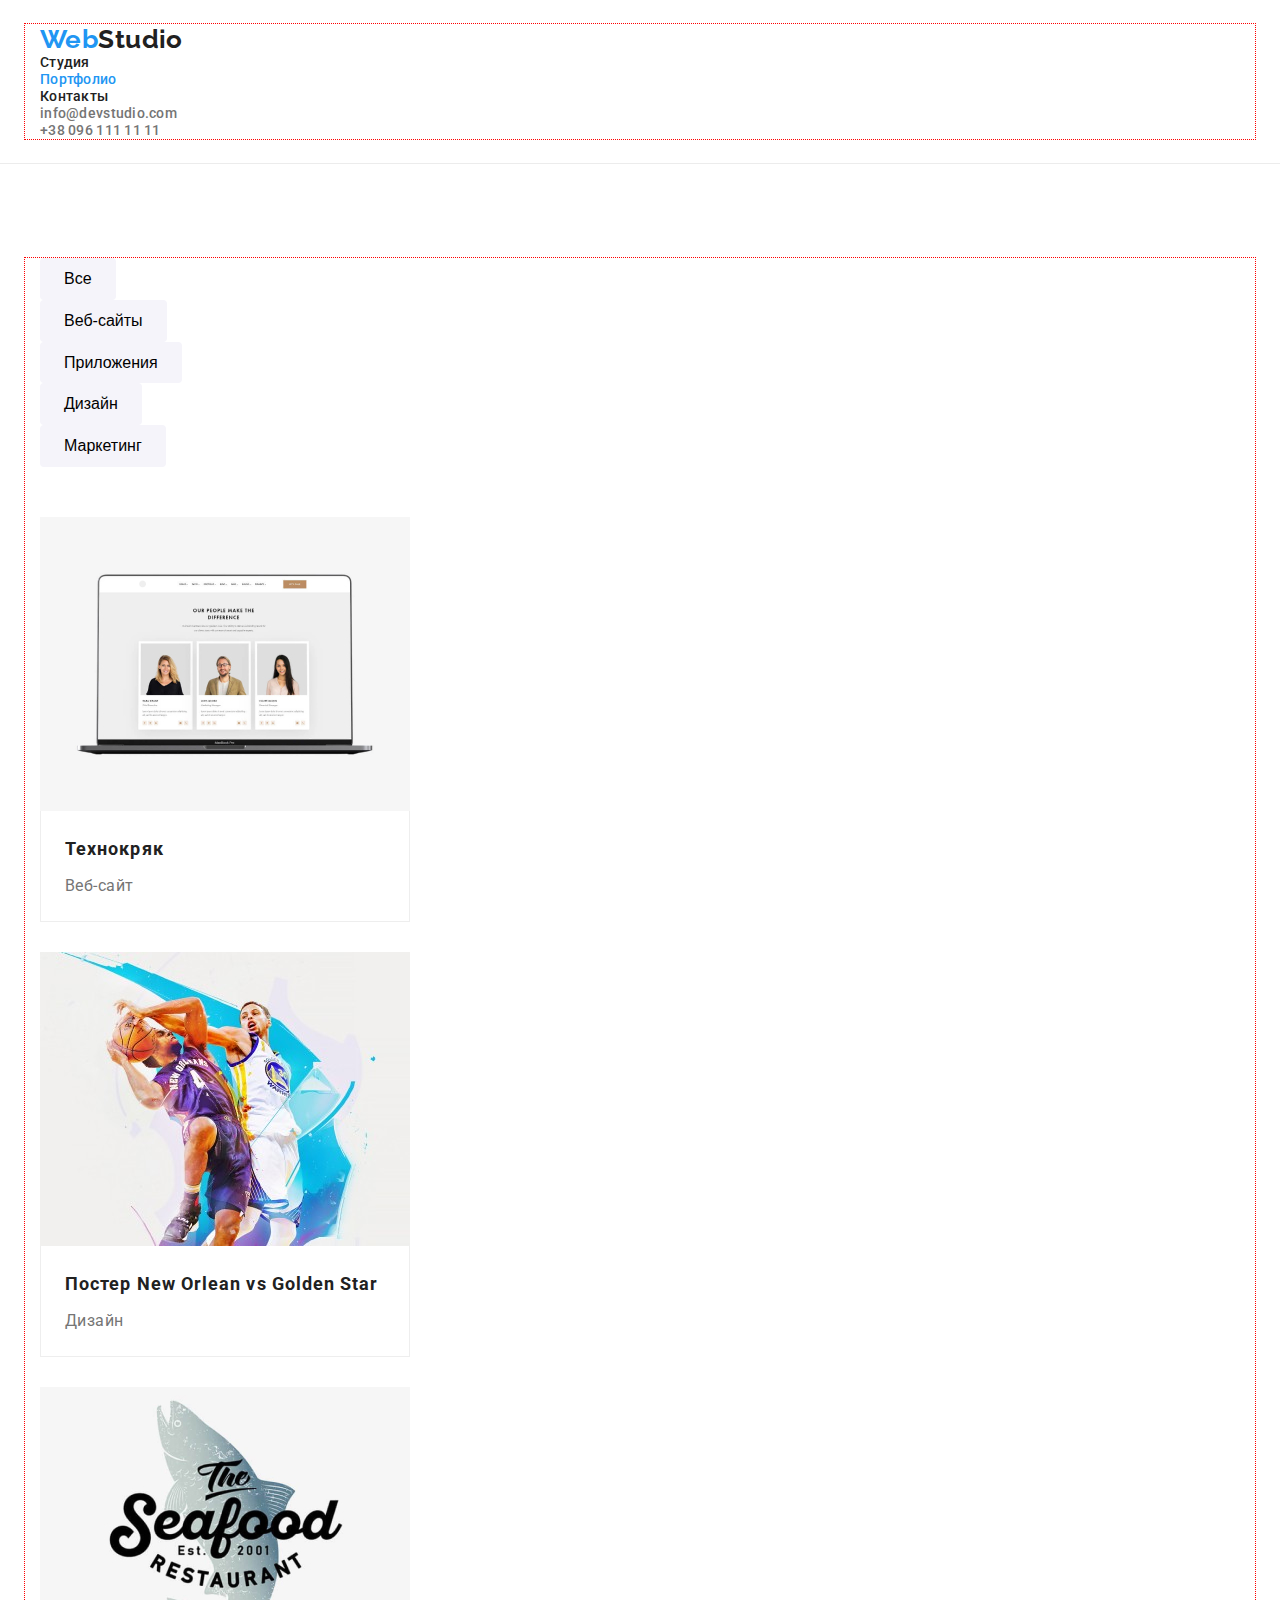
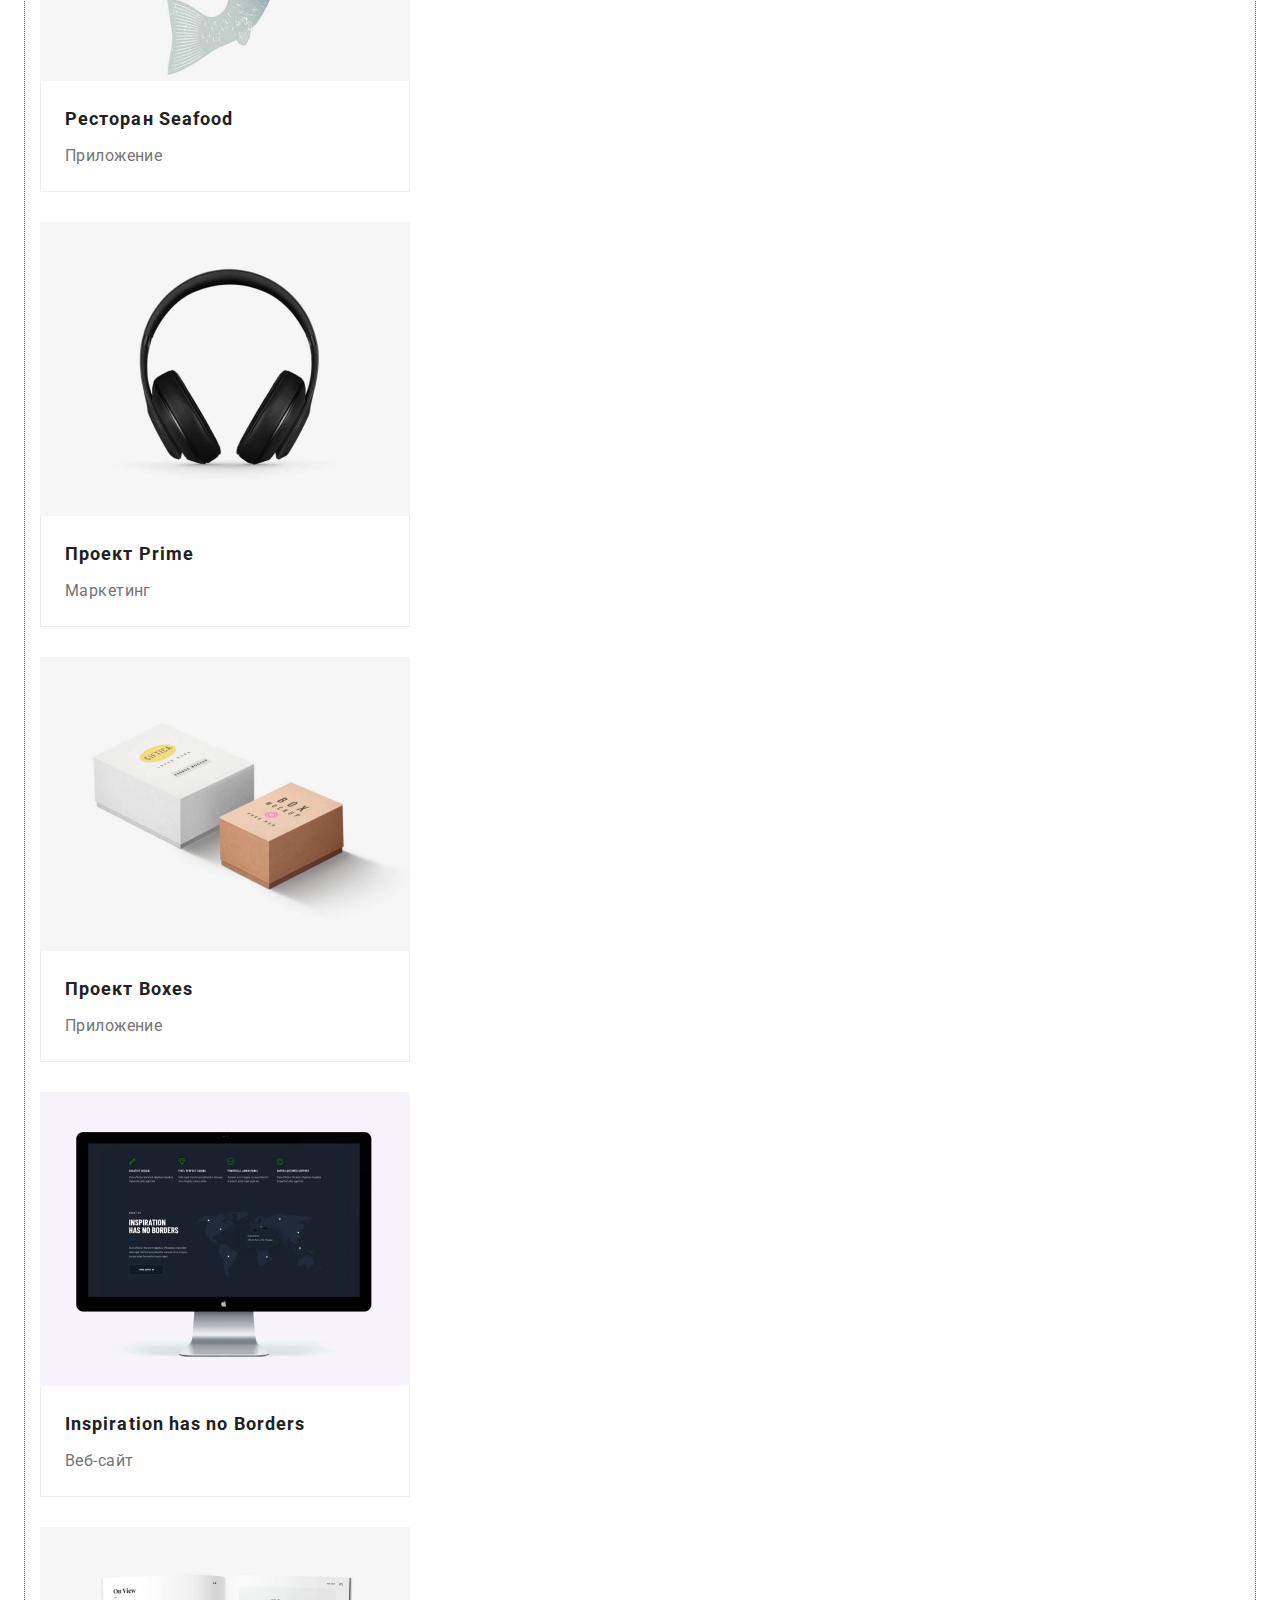
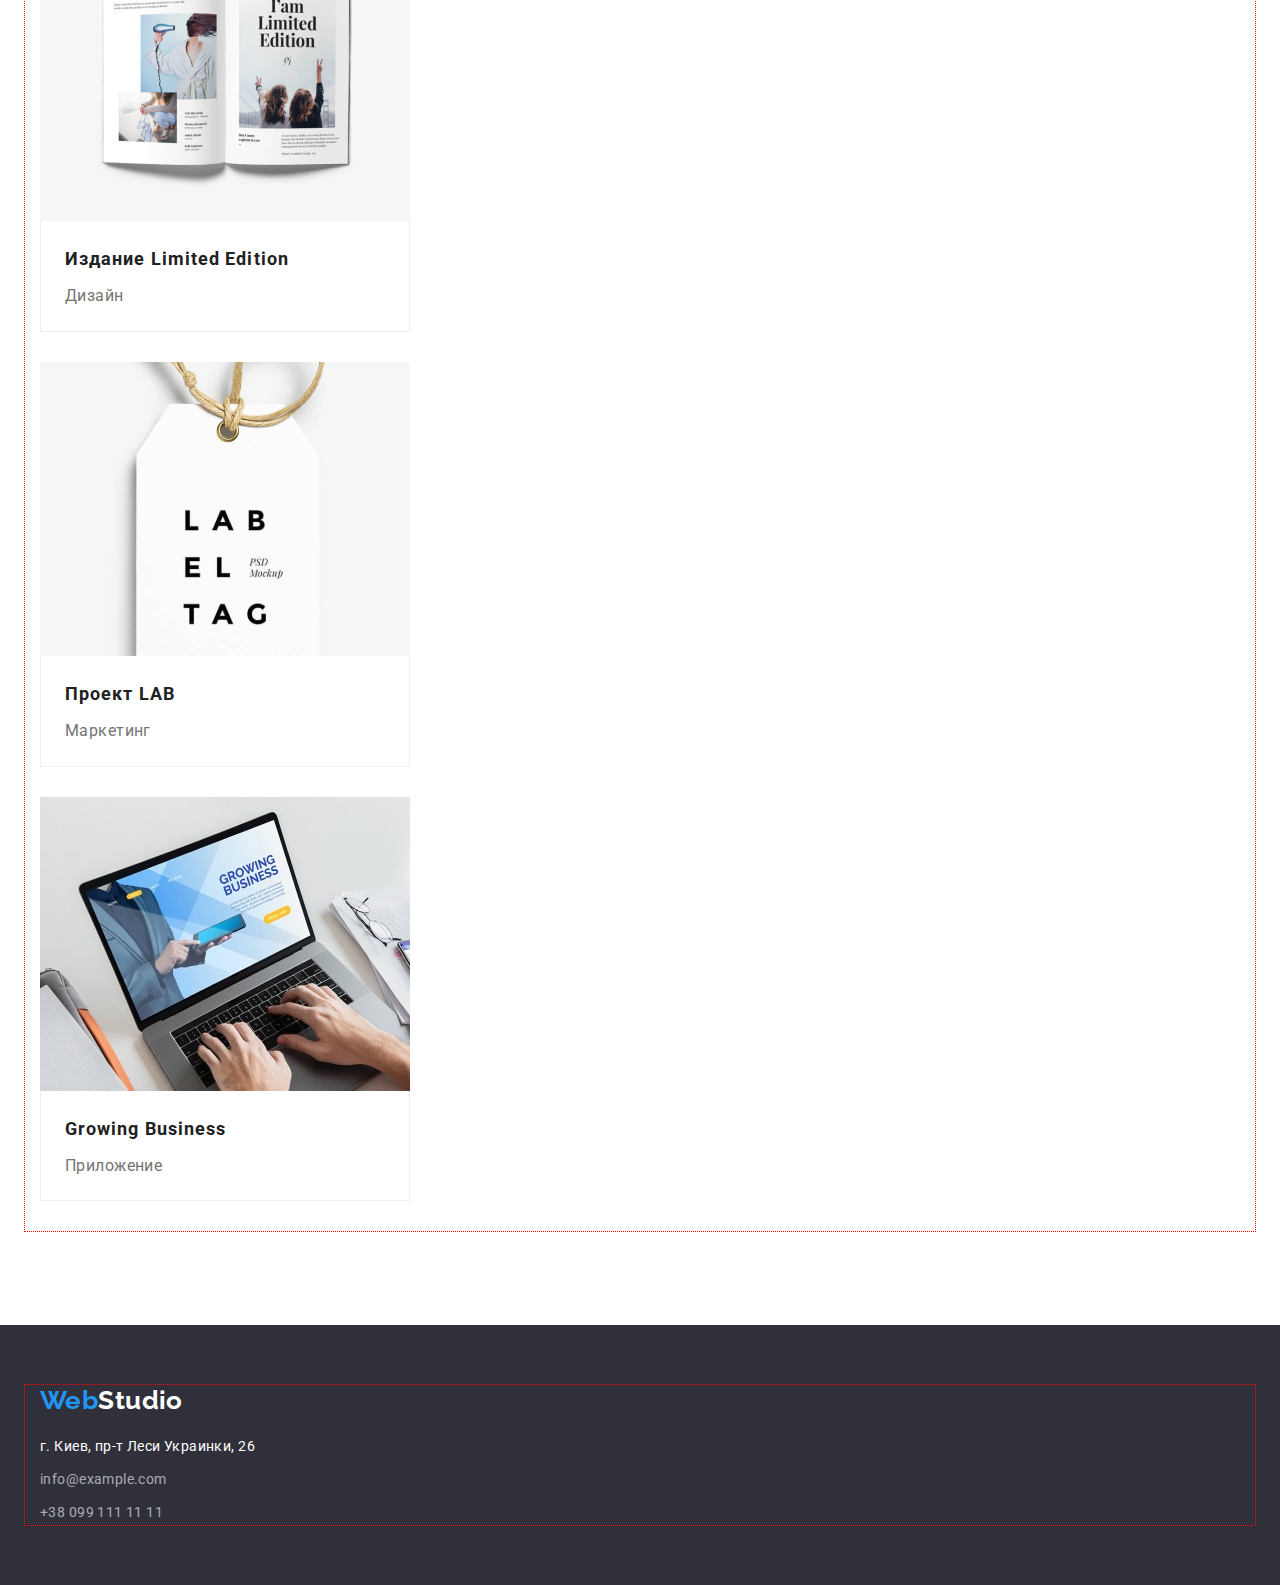
==== commit 191d8bb9: "add margins and paddings" ====
--- a/portfolio.html
+++ b/portfolio.html
@@ -51,7 +51,7 @@
     <!-- main content -->
     <main>
       <!-- our works -->
-      <section class="portfolio">
+      <section class="section portfolio">
         <div class="container">
           <h1 class="visually-hidden">Наши работы</h1>
 
@@ -85,8 +85,10 @@
                   alt="фото веб-сайта Технокряк"
                   width="370"
                 />
-                <h2 class="card-name">Технокряк</h2>
-                <p class="card-text">Веб-сайт</p>
+                <div class="card-title">
+                  <h2 class="card-name">Технокряк</h2>
+                  <p class="card-text">Веб-сайт</p>
+                </div>
               </a>
             </li>
             <li>
@@ -97,10 +99,12 @@
                   alt="фото постера"
                   width="370"
                 />
-                <h2 class="card-name">
-                  Постер <span lang="en">New Orlean vs Golden Star</span>
-                </h2>
-                <p class="card-text">Дизайн</p>
+                <div class="card-title">
+                  <h2 class="card-name">
+                    Постер <span lang="en">New Orlean vs Golden Star</span>
+                  </h2>
+                  <p class="card-text">Дизайн</p>
+                </div>
               </a>
             </li>
             <li>
@@ -111,10 +115,12 @@
                   alt="фото логотипа ресторана"
                   width="370"
                 />
-                <h2 class="card-name">
-                  Ресторан <span lang="en">Seafood</span>
-                </h2>
-                <p class="card-text">Приложение</p>
+                <div class="card-title">
+                  <h2 class="card-name">
+                    Ресторан <span lang="en">Seafood</span>
+                  </h2>
+                  <p class="card-text">Приложение</p>
+                </div>
               </a>
             </li>
             <li>
@@ -125,8 +131,10 @@
                   alt="фото с наушниками"
                   width="370"
                 />
-                <h2 class="card-name">Проект <span lang="en">Prime</span></h2>
-                <p class="card-text">Маркетинг</p>
+                <div class="card-title">
+                  <h2 class="card-name">Проект <span lang="en">Prime</span></h2>
+                  <p class="card-text">Маркетинг</p>
+                </div>
               </a>
             </li>
             <li>
@@ -137,8 +145,10 @@
                   alt="фото с коробочками"
                   width="370"
                 />
-                <h2 class="card-name">Проект <span lang="en">Boxes</span></h2>
-                <p class="card-text">Приложение</p>
+                <div class="card-title">
+                  <h2 class="card-name">Проект <span lang="en">Boxes</span></h2>
+                  <p class="card-text">Приложение</p>
+                </div>
               </a>
             </li>
             <li>
@@ -149,10 +159,12 @@
                   alt="фото веб-сайта"
                   width="370"
                 />
-                <h2 class="card-name">
-                  <span lang="en">Inspiration has no Borders</span>
-                </h2>
-                <p class="card-text">Веб-сайт</p>
+                <div class="card-title">
+                  <h2 class="card-name">
+                    <span lang="en">Inspiration has no Borders</span>
+                  </h2>
+                  <p class="card-text">Веб-сайт</p>
+                </div>
               </a>
             </li>
             <li>
@@ -163,10 +175,12 @@
                   alt="фото развёрнутой книги"
                   width="370"
                 />
-                <h2 class="card-name">
-                  Издание <span lang="en">Limited Edition</span>
-                </h2>
-                <p class="card-text">Дизайн</p>
+                <div class="card-title">
+                  <h2 class="card-name">
+                    Издание <span lang="en">Limited Edition</span>
+                  </h2>
+                  <p class="card-text">Дизайн</p>
+                </div>
               </a>
             </li>
             <li>
@@ -177,8 +191,10 @@
                   alt="фото бирки"
                   width="370"
                 />
-                <h2 class="card-name">Проект LAB</h2>
-                <p class="card-text">Маркетинг</p>
+                <div class="card-title">
+                  <h2 class="card-name">Проект LAB</h2>
+                  <p class="card-text">Маркетинг</p>
+                </div>
               </a>
             </li>
             <li>
@@ -189,10 +205,12 @@
                   alt="фото приложения"
                   width="370"
                 />
-                <h2 class="card-name">
-                  <span lang="en">Growing Business</span>
-                </h2>
-                <p class="card-text">Приложение</p>
+                <div class="card-title">
+                  <h2 class="card-name">
+                    <span lang="en">Growing Business</span>
+                  </h2>
+                  <p class="card-text">Приложение</p>
+                </div>
               </a>
             </li>
           </ul>
--- a/css/styles.css
+++ b/css/styles.css
@@ -37,8 +37,9 @@
 
 ul {
   list-style: none;
-  margin: 0;
-  padding: 0;
+  margin-top: 0;
+  margin-bottom: 0;
+  padding-left: 0;
 }
 
 h1,
@@ -48,14 +49,26 @@
 h5,
 h6,
 p {
-  margin: 0;
+  margin-top: 0;
+  margin-bottom: 0;
 }
 
 a {
   text-decoration: none;
 }
 
+img {
+  display: block;
+}
+
+.section {
+  padding-top: 94px;
+  padding-bottom: 94px;
+}
+
 .section-title {
+  margin-bottom: 50px;
+
   font-size: 36px;
   font-weight: 700;
   line-height: 1.67;
@@ -75,6 +88,12 @@
 }
 
 /* ============== header ============= */
+header {
+  padding-top: 24px;
+  padding-bottom: 24px;
+  border-bottom: 1px solid #ececec;
+}
+
 .header-nav .link {
   font-size: 14px;
   font-weight: 500;
@@ -104,10 +123,13 @@
 
 /* ============ hero ================ */
 .hero {
+  padding-top: 200px;
+  padding-bottom: 200px;
   background-color: var(--bg-dark);
 }
 
 .hero-title {
+  margin-bottom: 30px;
   font-size: 44px;
   font-weight: 900;
   line-height: 1.36;
@@ -136,6 +158,10 @@
 }
 
 /* ============ features =============== */
+.features {
+  padding-bottom: 47px;
+}
+
 .visually-hidden:not(:focus):not(:active) {
   position: absolute;
   width: 1px;
@@ -151,6 +177,8 @@
 }
 
 .feature-title {
+  margin-bottom: 10px;
+
   font-size: 14px;
   font-weight: 700;
   line-height: 1.14;
@@ -162,12 +190,30 @@
   color: var(--second-color);
 }
 
+/* ============== work ================== */
+.work {
+  padding-top: 47px;
+}
+
 /* ============= our team =============== */
 .members {
   background-color: #f5f4fa;
 }
 
+.member-card {
+  padding-bottom: 30px;
+  width: 270px;
+  border-radius: 0px 0px 4px 4px;
+  background-color: var(--white-color);
+}
+
+.member-photo {
+  margin-bottom: 30px;
+}
+
 .members .member-name {
+  margin-bottom: 10px;
+
   font-size: 16px;
   font-weight: 500;
   line-height: 1.19;
@@ -184,15 +230,24 @@
 
 /* ============ footer ================ */
 footer {
+  padding-top: 60px;
+  padding-bottom: 60px;
   background-color: var(--bg-dark);
 }
 
 footer .logo {
+  margin-bottom: 20px;
+
+  display: inline-block;
   color: var(--white-color);
 }
 
 address {
   font-style: normal;
+}
+
+.contacts-list li:not(:last-child) {
+  padding-bottom: 9px;
 }
 
 .contact-map {
@@ -212,6 +267,10 @@
 }
 
 /* =============== portfolio ================== */
+.filter {
+  margin-bottom: 50px;
+}
+
 .portfolio .filter-button {
   font-weight: 500;
   font-size: 16px;
@@ -226,7 +285,25 @@
   background-color: var(--accent-color);
 }
 
+.card {
+  margin-bottom: 30px;
+
+  display: inline-block;
+  width: 370px;
+}
+
+.card-image {
+}
+
+.card-title {
+  padding: 20px 24px;
+  border: 1px solid #eeeeee;
+  border-top: 0;
+}
+
 .card .card-name {
+  margin-bottom: 4px;
+
   font-weight: 700;
   font-size: 18px;
   line-height: 2;
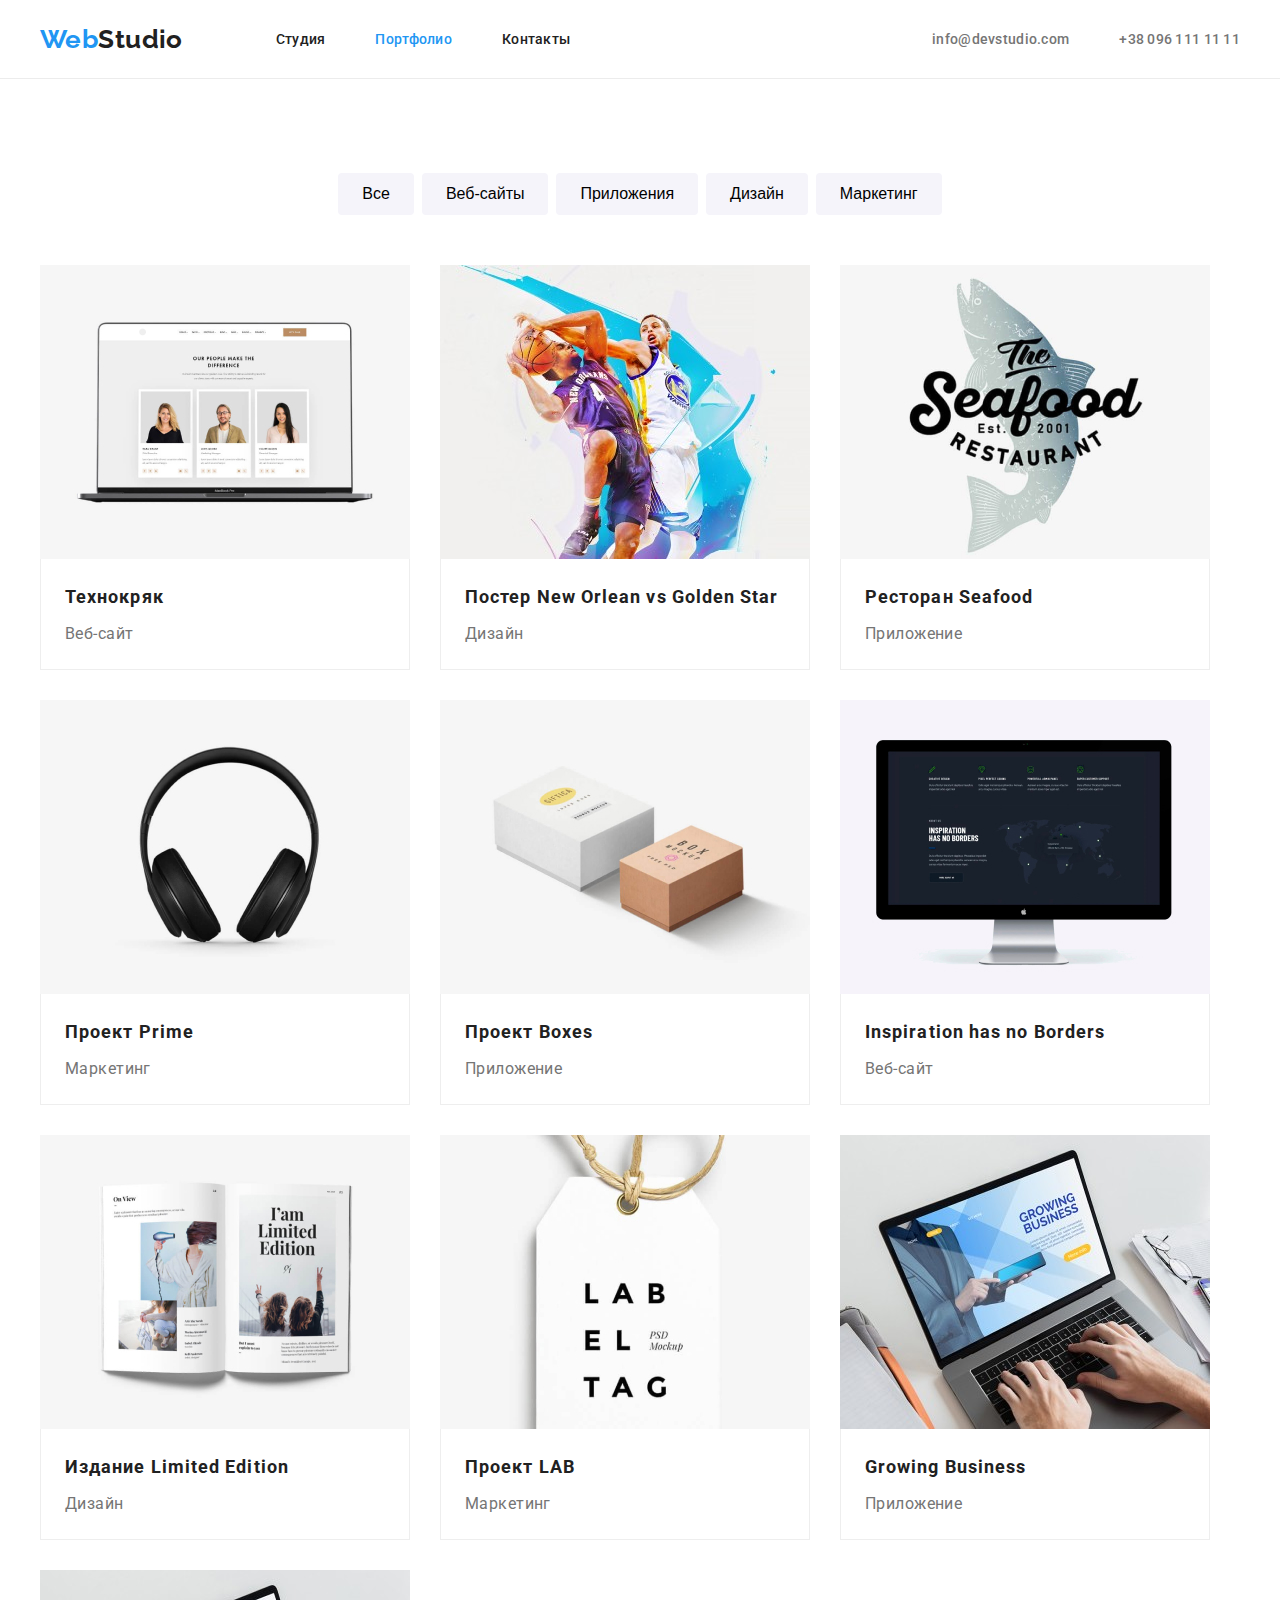
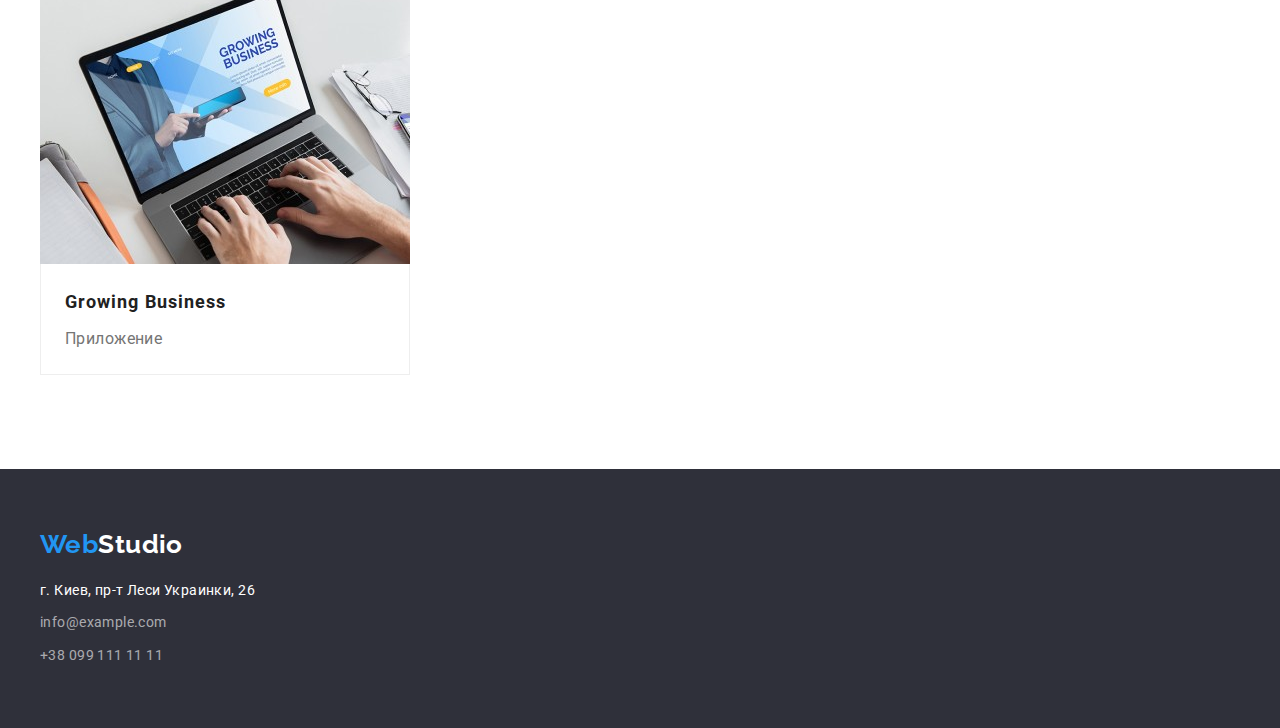
==== commit de2fd4a9: "add flex-box styles" ====
--- a/portfolio.html
+++ b/portfolio.html
@@ -21,27 +21,27 @@
   <body>
     <header>
       <div class="container">
-        <nav>
+        <nav class="header-nav">
           <!-- logo -->
           <a class="logo" href="./index.html" lang="en"
             ><span>Web</span>Studio</a
           >
-          <ul class="header-nav">
-            <li><a class="link" href="./index.html">Студия</a></li>
-            <li>
+          <ul class="link-list">
+            <li class="item"><a class="link" href="./index.html">Студия</a></li>
+            <li class="item">
               <a class="link current" href="./portfolio.html">Портфолио</a>
             </li>
-            <li><a class="link" href="">Контакты</a></li>
+            <li class="item"><a class="link" href="">Контакты</a></li>
           </ul>
         </nav>
         <!-- contacts -->
         <ul class="header-contacts">
-          <li>
+          <li class="item">
             <a class="link" href="mailto:info@devstudio.com"
               >info@devstudio.com</a
             >
           </li>
-          <li>
+          <li class="item">
             <a class="link" href="tel:+380961111111">+38 096 111 11 11</a>
           </li>
         </ul>
@@ -57,27 +57,27 @@
 
           <ul class="filter">
             <!-- сейчас фильтр кнопками, а будут радиобаттоны -->
-            <li>
+            <li class="item">
               <button class="btn filter-button" type="button">Все</button>
             </li>
-            <li>
+            <li class="item">
               <button class="btn filter-button" type="button">Веб-сайты</button>
             </li>
-            <li>
+            <li class="item">
               <button class="btn filter-button" type="button">
                 Приложения
               </button>
             </li>
-            <li>
+            <li class="item">
               <button class="btn filter-button" type="button">Дизайн</button>
             </li>
-            <li>
+            <li class="item">
               <button class="btn filter-button" type="button">Маркетинг</button>
             </li>
           </ul>
 
           <ul class="gallery">
-            <li>
+            <li class="item">
               <a class="card" href="">
                 <img
                   class="card-image"
@@ -91,7 +91,7 @@
                 </div>
               </a>
             </li>
-            <li>
+            <li class="item">
               <a class="card" href="">
                 <img
                   class="card-image"
@@ -107,7 +107,7 @@
                 </div>
               </a>
             </li>
-            <li>
+            <li class="item">
               <a class="card" href="">
                 <img
                   class="card-image"
@@ -123,7 +123,7 @@
                 </div>
               </a>
             </li>
-            <li>
+            <li class="item">
               <a class="card" href="">
                 <img
                   class="card-image"
@@ -137,7 +137,7 @@
                 </div>
               </a>
             </li>
-            <li>
+            <li class="item">
               <a class="card" href="">
                 <img
                   class="card-image"
@@ -151,7 +151,7 @@
                 </div>
               </a>
             </li>
-            <li>
+            <li class="item">
               <a class="card" href="">
                 <img
                   class="card-image"
@@ -167,7 +167,7 @@
                 </div>
               </a>
             </li>
-            <li>
+            <li class="item">
               <a class="card" href="">
                 <img
                   class="card-image"
@@ -183,7 +183,7 @@
                 </div>
               </a>
             </li>
-            <li>
+            <li class="item">
               <a class="card" href="">
                 <img
                   class="card-image"
@@ -197,7 +197,7 @@
                 </div>
               </a>
             </li>
-            <li>
+            <li class="item">
               <a class="card" href="">
                 <img
                   class="card-image"
@@ -205,6 +205,18 @@
                   alt="фото приложения"
                   width="370"
                 />
+                <div class="card-title">
+                  <h2 class="card-name">
+                    <span lang="en">Growing Business</span>
+                  </h2>
+                  <p class="card-text">Приложение</p>
+                </div>
+              </a>
+            </li>
+
+            <li class="item">
+              <a class="card" href="">
+                <img class="card-image" src="./images/portfolio/portfolio-9.jpg" alt="фото приложения" width="370" />
                 <div class="card-title">
                   <h2 class="card-name">
                     <span lang="en">Growing Business</span>
--- a/css/styles.css
+++ b/css/styles.css
@@ -25,7 +25,7 @@
   padding-left: 15px;
   padding-right: 15px;
   width: 1200px;
-  outline: 1px dotted red;
+  /* outline: 1px dotted red; */
 }
 
 .btn {
@@ -75,8 +75,24 @@
   text-align: center;
 }
 
+.visually-hidden:not(:focus):not(:active) {
+  position: absolute;
+  width: 1px;
+  height: 1px;
+  margin: -1px;
+  border: 0;
+  padding: 0;
+
+  white-space: nowrap;
+  clip-path: inset(100%);
+  clip: rect(0 0 0 0);
+  overflow: hidden;
+}
+
 /* =========== Logo =============== */
 .logo {
+  margin-right: 93px;
+
   font-family: 'Raleway', sans-serif;
   font-weight: 700;
   font-size: 26px;
@@ -92,6 +108,26 @@
   padding-top: 24px;
   padding-bottom: 24px;
   border-bottom: 1px solid #ececec;
+}
+
+header .container {
+  display: flex;
+  /* justify-content: space-between; */
+  align-items: center;
+}
+
+.header-nav {
+  display: flex;
+}
+
+.header-nav .link-list {
+  display: flex;
+  align-items: center;
+}
+
+.link-list .item:not(:last-child),
+.header-contacts .item:not(:last-child) {
+  margin-right: 50px;
 }
 
 .header-nav .link {
@@ -104,6 +140,12 @@
 
 .header-nav .current {
   color: var(--accent-color);
+}
+
+.header-contacts {
+  display: flex;
+  align-items: center;
+  margin-left: auto;
 }
 
 .header-contacts .link {
@@ -162,18 +204,13 @@
   padding-bottom: 47px;
 }
 
-.visually-hidden:not(:focus):not(:active) {
-  position: absolute;
-  width: 1px;
-  height: 1px;
-  margin: -1px;
-  border: 0;
-  padding: 0;
-
-  white-space: nowrap;
-  clip-path: inset(100%);
-  clip: rect(0 0 0 0);
-  overflow: hidden;
+.features-list {
+  display: flex;
+  /* justify-content: space-between; */
+}
+
+.features-list .feature:not(:last-child) {
+  margin-right: 30px;
 }
 
 .feature-title {
@@ -195,16 +232,42 @@
   padding-top: 47px;
 }
 
+/* позиционирование в сетке
+ отрицательными маржинами */
+.works-list {
+  display: flex;
+  flex-wrap: wrap;
+  margin-top: -30px;
+  margin-left: -30px;
+}
+
+.works-list .item {
+  margin-top: 30px;
+  margin-left: 30px;
+}
+
 /* ============= our team =============== */
 .members {
   background-color: #f5f4fa;
 }
 
+.members-list {
+  display: flex;
+  flex-wrap: wrap;
+  margin-left: -30px;
+  margin-top: -30px;
+}
+
 .member-card {
+  width: 270px;
+  margin-left: 30px;
+  margin-top: 30px;
+  border-radius: 0px 0px 4px 4px;
+
   padding-bottom: 30px;
-  width: 270px;
-  border-radius: 0px 0px 4px 4px;
   background-color: var(--white-color);
+
+  box-shadow: 0px 2px 3px rgba(0, 0, 0, 0.25);
 }
 
 .member-photo {
@@ -267,8 +330,15 @@
 }
 
 /* =============== portfolio ================== */
-.filter {
+.portfolio .filter {
   margin-bottom: 50px;
+  display: flex;
+  /* outline: 1px solid gold; */
+  justify-content: center;
+}
+
+.filter .item:not(:last-child) {
+  margin-right: 8px;
 }
 
 .portfolio .filter-button {
@@ -285,14 +355,18 @@
   background-color: var(--accent-color);
 }
 
-.card {
+.gallery {
+  display: flex;
+  flex-wrap: wrap;
+  margin-bottom: -30px;
+}
+
+.gallery .item:not(:nth-child(3n)) {
+  margin-right: 30px;
+}
+
+.gallery .item {
   margin-bottom: 30px;
-
-  display: inline-block;
-  width: 370px;
-}
-
-.card-image {
 }
 
 .card-title {
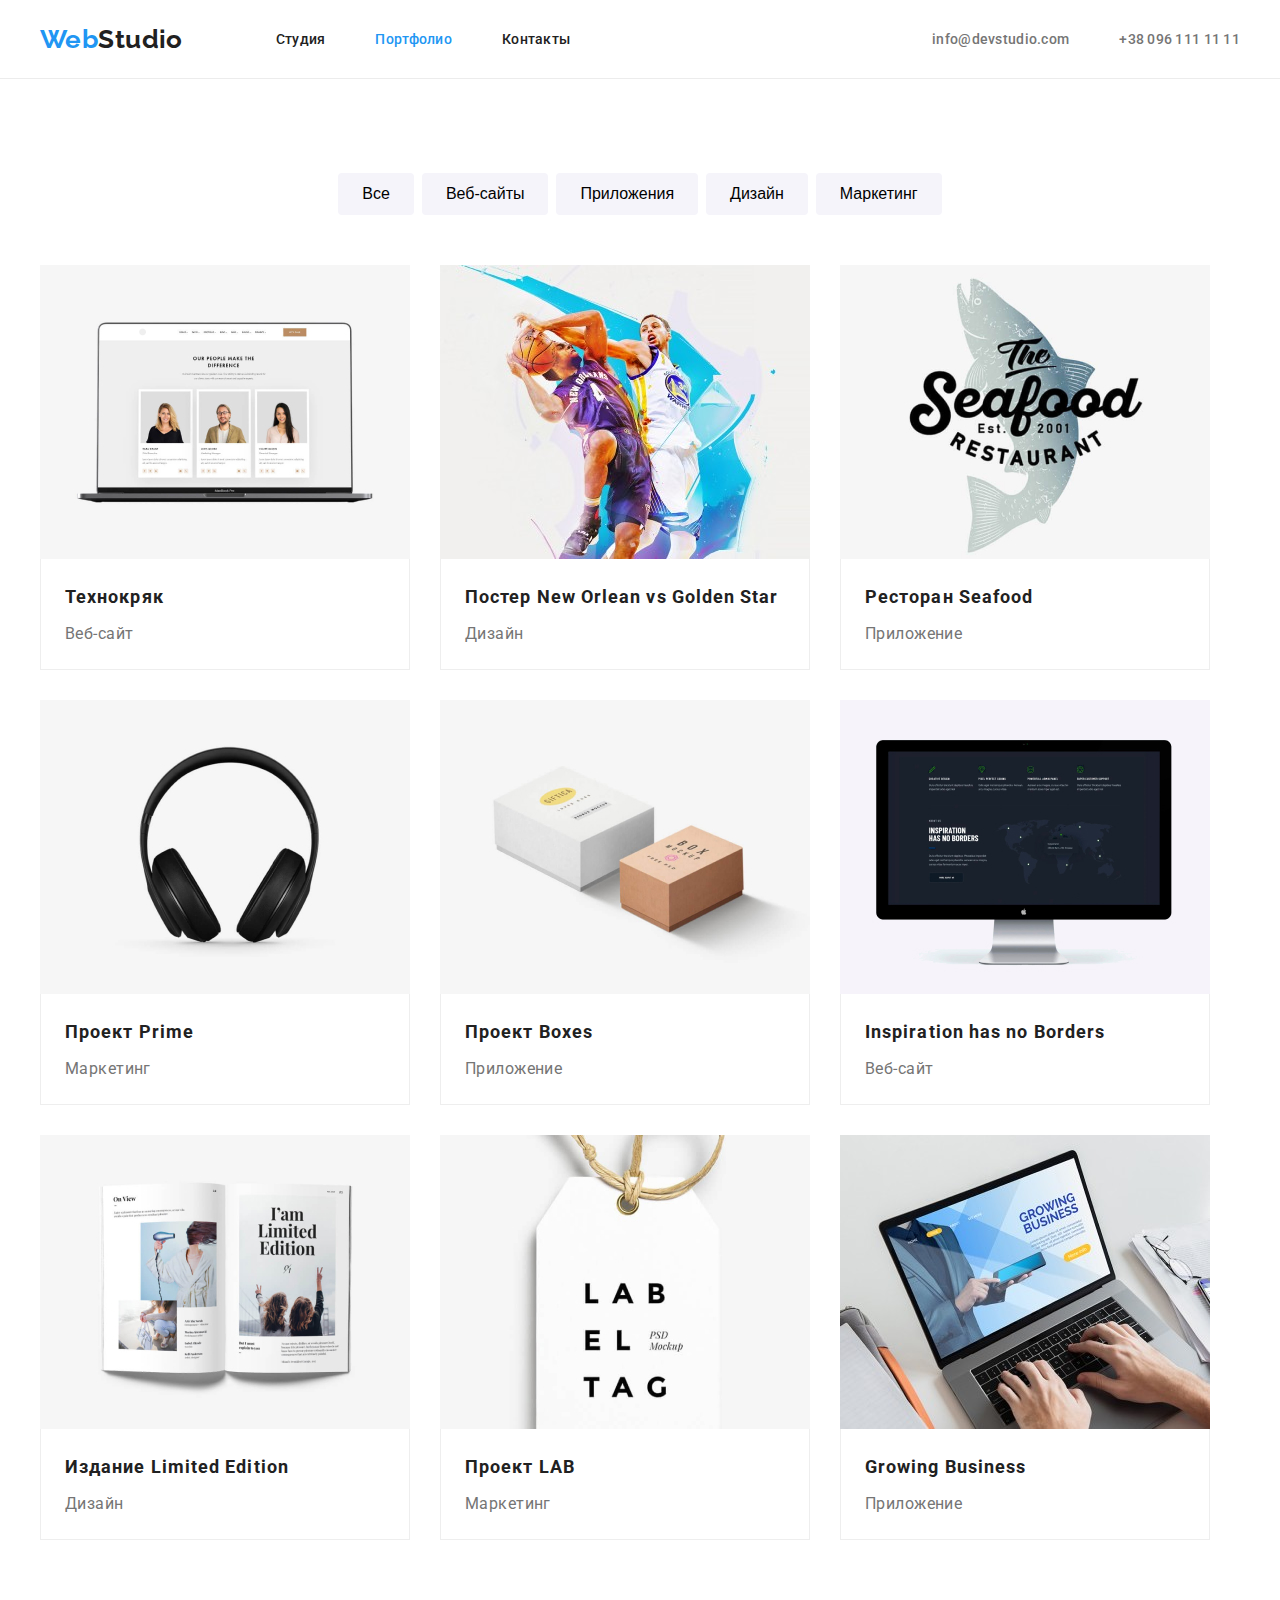
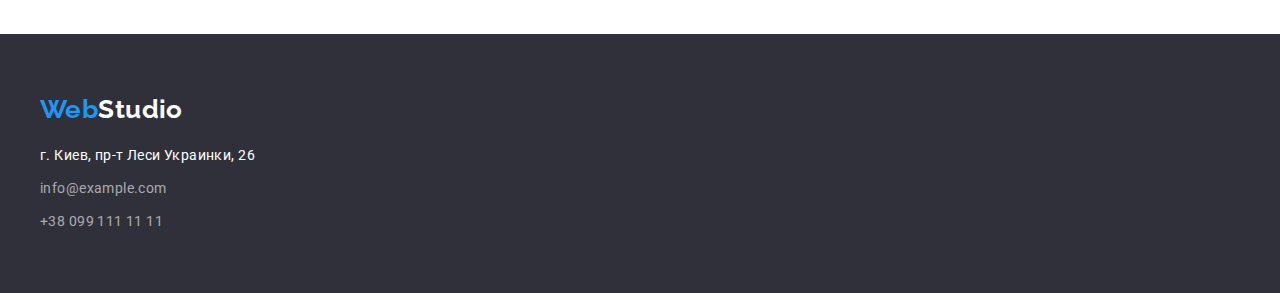
==== commit 389d41a5: "удалил тестовое переполнение)" ====
--- a/portfolio.html
+++ b/portfolio.html
@@ -213,18 +213,6 @@
                 </div>
               </a>
             </li>
-
-            <li class="item">
-              <a class="card" href="">
-                <img class="card-image" src="./images/portfolio/portfolio-9.jpg" alt="фото приложения" width="370" />
-                <div class="card-title">
-                  <h2 class="card-name">
-                    <span lang="en">Growing Business</span>
-                  </h2>
-                  <p class="card-text">Приложение</p>
-                </div>
-              </a>
-            </li>
           </ul>
         </div>
         <!-- /container -->
